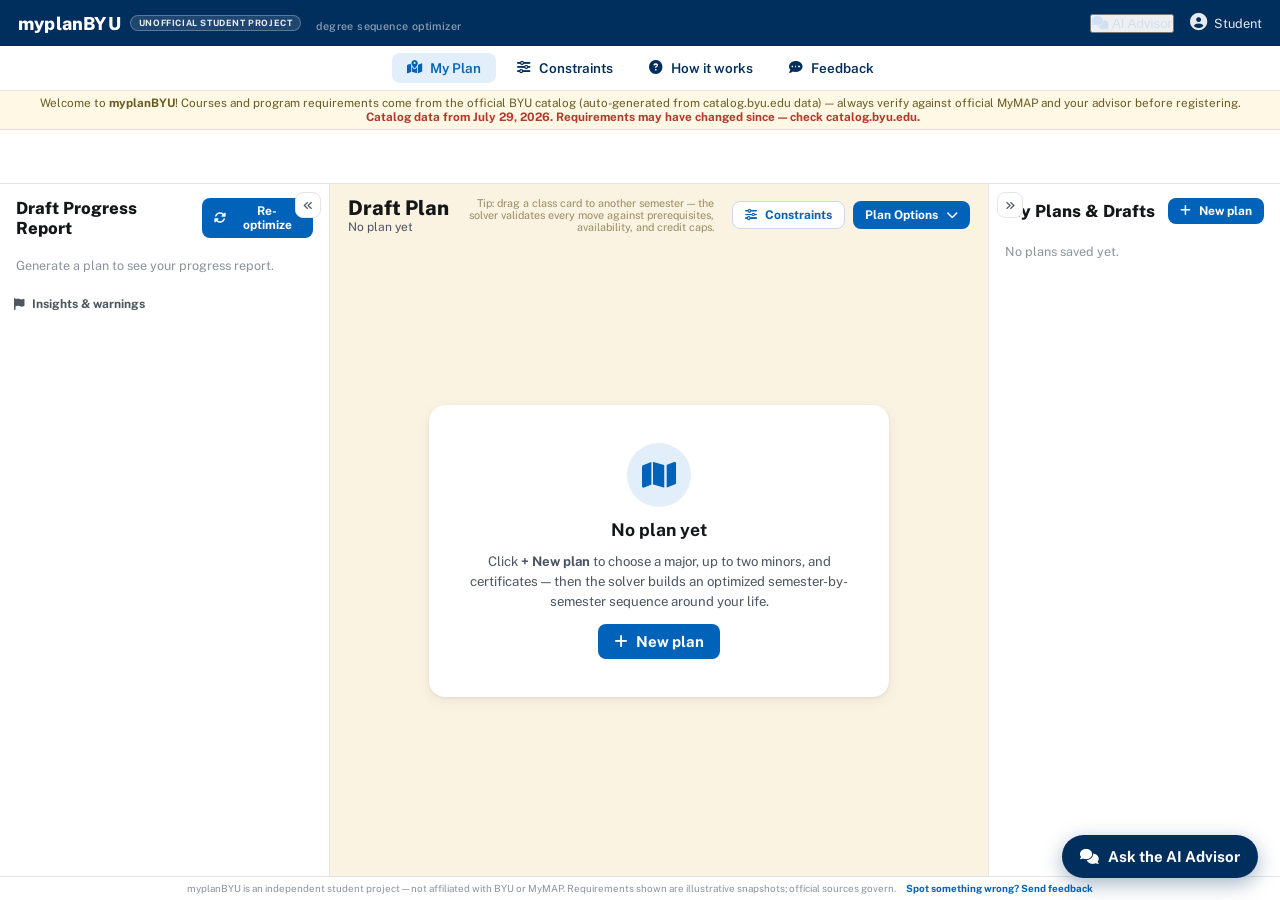
==== index.html @ 130a73d2 "sync site from working tree (2026-08-16 03:22)" ====
<!DOCTYPE html>
<html lang="en">
<head>
  <meta charset="UTF-8" />
  <meta name="viewport" content="width=device-width, initial-scale=1.0, viewport-fit=cover" />
  <title>myplanBYU — Degree Sequence Optimizer</title>
  <!-- The app is served from two places: myplan.jordanheaton.com (the URL we
       share) and jordanheaton.com/myplanBYU/ (kept alive so early testers'
       saved plans, which live in that origin's localStorage, keep working).
       One canonical so search engines don't index it twice. -->
  <link rel="canonical" href="https://myplan.jordanheaton.com/" />
  <!-- myplanBYU's own mark (the map-pin from its portfolio card), not the JH
       badge — this is a product in its own right. Relative paths: these live
       in myplanBYU/, beside this file. -->
  <link rel="icon" type="image/svg+xml" href="favicon.svg" />
  <link rel="alternate icon" href="favicon.ico" />
  <link rel="apple-touch-icon" href="apple-touch-icon.png" />
  <meta name="description" content="myplanBYU: a multi-objective degree-sequencing optimizer for BYU students. Pick a major, up to two minors, and certificates — a constraint solver builds the semester plan around your life." />
  <link rel="preconnect" href="https://fonts.googleapis.com" />
  <link rel="preconnect" href="https://fonts.gstatic.com" crossorigin />
  <link href="https://fonts.googleapis.com/css2?family=Public+Sans:wght@400;500;600;700;800&display=swap" rel="stylesheet" />
  <link rel="stylesheet" href="https://cdnjs.cloudflare.com/ajax/libs/font-awesome/6.4.0/css/all.min.css" />
  <link rel="stylesheet" href="css/styles.css?v=def662f1" />
</head>
<body>

  <!-- ================= TOP BAR ================= -->
  <header class="topbar">
    <!-- No standalone BYU wordmark: "BYU | app" is the university's own header
         pattern, and wearing it made the app read as official. The name still
         says what it's for; the chip says what it isn't. -->
    <div class="topbar-brand">
      <span class="app">myplanBYU</span>
      <span class="unofficial-chip" title="Built by a BYU student, not by BYU. Always verify against official MyMAP and your advisor.">unofficial student project</span>
      <span class="tagline">degree sequence optimizer</span>
    </div>
    <div class="topbar-right">
      <button class="topbar-link" id="topbarChatBtn" title="Ask the AI Advisor"><i class="fas fa-comments"></i> AI Advisor</button>
      <span class="topbar-user"><i class="fas fa-circle-user"></i> Student</span>
      <!-- phone-only utility icons: the nav tabs are hidden in app mode, so
           How-it-works and Feedback move up here (they forward to the tabs) -->
      <button class="topbar-icon m-only" id="topbarHowBtn" title="How it works"><i class="fas fa-circle-question"></i></button>
      <button class="topbar-icon m-only" id="topbarFbBtn" title="Send feedback"><i class="fas fa-comment-dots"></i></button>
    </div>
  </header>

  <!-- ================= NAV TABS ================= -->
  <nav class="tabs">
    <a href="#" class="tab active"><i class="fas fa-map-location-dot"></i> My Plan</a>
    <a href="#" class="tab" id="navPriorities"><i class="fas fa-sliders"></i> Constraints</a>
    <a href="#" class="tab" id="navHow"><i class="fas fa-circle-question"></i> How it works</a>
    <a href="#" class="tab" id="navFeedback"><i class="fas fa-comment-dots"></i> Feedback</a>
  </nav>

  <!-- ================= NOTICE ================= -->
  <div class="notice">
    Welcome to <b>myplanBYU</b>! Courses and program requirements come from the official BYU catalog
    (auto-generated from catalog.byu.edu data) — always verify against official MyMAP and your advisor before registering.
    <span id="dataStamp"></span>
  </div>

  <!-- ================= STUDENT BAND ================= -->
  <div class="student-band" id="studentBand"></div>

  <!-- ================= MAIN LAYOUT ================= -->
  <main class="layout">

    <!-- Progress report (left) -->
    <aside class="panel panel-left" id="panelLeft">
      <button class="panel-collapse" id="collapseLeft" title="Collapse / expand this panel">
        <i class="fas fa-angles-left"></i><span class="pc-label">Progress Report</span>
      </button>
      <div class="panel-head">
        <h2>Draft Progress Report</h2>
        <button class="btn primary sm" id="refreshBtn"><i class="fas fa-rotate"></i> Re-optimize</button>
      </div>
      <div class="panel-scroll">
        <div id="progressBody"></div>
        <div class="flag-sec">
          <h3><i class="fas fa-flag"></i> Insights &amp; warnings</h3>
          <div id="flagList"></div>
        </div>
        <div class="flag-sec" id="timelineSec" hidden>
          <h3><i class="fas fa-lightbulb"></i> Recommended &amp; opportunities</h3>
          <div id="timelineList"></div>
        </div>
      </div>
    </aside>

    <!-- Draft plan board (center) -->
    <section class="board-wrap">
      <div class="board-head">
        <div>
          <h1>Draft Plan</h1>
          <div class="board-sub"><span id="planTitleName"></span></div>
        </div>
        <div class="board-tip">Tip: drag a class card to another semester — the solver validates every move against prerequisites, availability, and credit caps.</div>
        <div class="board-actions">
          <button class="btn ghost sm" id="prioritiesBtn"><i class="fas fa-sliders"></i> Constraints</button>
          <button class="btn primary sm" id="planOptionsBtn">Plan Options <i class="fas fa-chevron-down"></i></button>
        </div>
      </div>
      <div class="board" id="board"></div>
    </section>

    <!-- Saved plans (right) -->
    <aside class="panel panel-right" id="panelRight">
      <button class="panel-collapse" id="collapseRight" title="Collapse / expand this panel">
        <i class="fas fa-angles-right"></i><span class="pc-label">My Plans &amp; Drafts</span>
      </button>
      <div class="panel-head">
        <h2>My Plans &amp; Drafts</h2>
        <button class="btn primary sm" id="newPlanBtn"><i class="fas fa-plus"></i> New plan</button>
      </div>
      <div class="panel-scroll" id="plansList"></div>
    </aside>
  </main>

  <footer class="foot">
    myplanBYU is an independent student project — not affiliated with BYU or MyMAP.
    Requirements shown are illustrative snapshots; official sources govern.
    <a href="#" id="footFeedback">Spot something wrong? Send feedback</a>
  </footer>

  <!-- ================= WIZARD MODAL ================= -->
  <div class="modal" id="wizardModal">
    <div class="modal-box wide">
      <div class="modal-head">
        <h2><i class="fas fa-wand-magic-sparkles"></i> New plan</h2>
        <button class="modal-x" data-close="#wizardModal">&times;</button>
      </div>
      <div class="wiz-steps" id="wizSteps"></div>
      <div class="modal-body" id="wizBody"></div>
      <div class="modal-foot">
        <button class="btn ghost" id="wizBack"><i class="fas fa-arrow-left"></i> Back</button>
        <button class="btn primary" id="wizNext">Next <i class="fas fa-arrow-right"></i></button>
      </div>
    </div>
  </div>

  <!-- ================= COURSE MODAL ================= -->
  <div class="modal" id="courseModal">
    <div class="modal-box">
      <div class="modal-head">
        <h2><i class="fas fa-book-open"></i> Class details</h2>
        <button class="modal-x" data-close="#courseModal">&times;</button>
      </div>
      <div class="modal-body" id="modalBody"></div>
    </div>
  </div>

  <!-- ================= PRIORITIES MODAL ================= -->
  <div class="modal" id="whatifModal">
    <div class="modal-box wide">
      <div class="modal-head">
        <h3><i class="fas fa-code-compare"></i> What if…</h3>
        <button class="modal-x" data-close="#whatifModal">&times;</button>
      </div>
      <div class="modal-body" id="whatifBody"></div>
    </div>
  </div>

  <!-- ================= FEEDBACK MODAL ================= -->
  <div class="modal" id="feedbackModal">
    <div class="modal-box">
      <div class="modal-head">
        <h2><i class="fas fa-comment-dots"></i> Send feedback</h2>
        <button class="modal-x" data-close="#feedbackModal">&times;</button>
      </div>
      <div class="modal-body" id="feedbackBody"></div>
      <div class="modal-foot">
        <button class="btn ghost" id="fbCopy"><i class="fas fa-copy"></i> Copy instead</button>
        <button class="btn primary" id="fbSend"><i class="fas fa-paper-plane"></i> Send feedback</button>
      </div>
    </div>
  </div>

  <div class="modal" id="prioModal">
    <div class="modal-box">
      <div class="modal-head">
        <h2><i class="fas fa-sliders"></i> Plan constraints</h2>
        <button class="modal-x" data-close="#prioModal">&times;</button>
      </div>
      <div class="modal-body" id="prioBody"></div>
      <div class="modal-foot">
        <button class="btn ghost" data-close="#prioModal">Cancel</button>
        <button class="btn primary" id="prioApply"><i class="fas fa-wand-magic-sparkles"></i> Apply &amp; re-optimize</button>
      </div>
    </div>
  </div>

  <!-- ================= HOW IT WORKS MODAL ================= -->
  <div class="modal" id="howModal">
    <div class="modal-box wide">
      <div class="modal-head">
        <h2><i class="fas fa-circle-question"></i> How myplanBYU works</h2>
        <button class="modal-x" data-close="#howModal">&times;</button>
      </div>
      <div class="modal-body how">
        <p><b>myplanBYU</b> treats your degree as a <i>constrained set-cover and sequencing problem</i>.
        Unlike a static checklist, it generates an optimized multi-semester sequence around your actual life.</p>

        <h4>1 · It starts from BYU's own documents</h4>
        <p>161 of the 175 majors have an official <b>MAP sheet</b> — the advisement center's printed
        semester-by-semester plan. Where one exists, <b>the sheet IS the draft</b>: its courses are locked to
        their printed semesters and everything else (your completed classes, minors, certificates, GE)
        adapts around that skeleton. Where the sheet and the course catalog disagree — a class listed
        “Winter-only” that the sheet puts in Fall — <b>the sheet wins</b>, because it's the more current
        document. Department flowcharts supply cohort envelopes (e.g. the IS Junior Core) that move as
        single blocks. Completed courses vacate their slots and the remaining sheet years pull forward.</p>

        <h4>2 · Requirement buckets, not hardcoded lists</h4>
        <p>Every program (major, minor, certificate, University Core) is a set of <b>buckets</b> — “3 credits
        tagged <code>GE-Arts</code>”, “all of the IS Junior Core”, “6 credits of technique courses”. Courses carry
        <b>tags</b> and can fill multiple buckets at once (double-counting), up to a credit cap you control.
        All 300+ catalog programs (175 majors, 117 minors, 22 certificates) are plannable today, drawing on
        7,100+ live catalog courses.</p>

        <h4>3 · Hard constraints (never violated)</h4>
        <ul>
          <li>Prerequisite chains, co-requisites, &amp; repeatable-course sequencing</li>
          <li>Season availability (Fall-only, Winter-only, Spring-only offerings)</li>
          <li>Per-term credit caps, and a hard ≥12-credit full-time floor on every semester</li>
          <li>Cohort blocks — e.g. the IS Junior Core moves as one Fall block, then one Winter block</li>
          <li>Admission gates — limited-enrollment majors hold professional courses until the admit year</li>
          <li>Your pins — “IS 303 in Winter 2027” stays exactly there</li>
        </ul>

        <h4>4 · A fixed policy, optimized hard</h4>
        <p>The solver seeds the schedule along the critical path, then runs a few thousand rounds of
        hill-climbing — random legal moves kept only if the plan improves — plus deterministic cleanup
        passes that compact surplus semesters, close mid-plan gaps, and fold stray tail courses back into
        earlier terms. The policy it optimizes toward is fixed and deliberately boring: <b>14–16 credits</b>
        per Fall/Winter (17 only when it saves a whole semester), an <b>8–10 semester</b> shape, religion
        paced ~2 credits per semester, no stacking 3+ historically hard classes, and graduation at
        <b>120 credits</b> without invented filler. The <b>Constraints</b> panel changes the levers that are
        genuinely yours: credit caps, Spring/Summer terms, the double-count cap, scholarship rules.</p>

        <h4>5 · Honest flags</h4>
        <p>Plans aren't just feasible — they're annotated: single-season courses you can't afford to miss,
        finals-week collision risk when hard classes stack, scholarship/full-time warnings, credit
        shortfalls against the 120 requirement, application deadlines for limited-enrollment majors, and —
        when a required course genuinely cannot fit — an honest “unscheduled” flag with the dial that fixes
        it (usually one click to add a Spring term) instead of a silently broken plan.</p>

        <h4>6 · The AI Advisor</h4>
        <p>The chat panel answers questions grounded in live BYU data — course details, program requirements,
        deadlines, scholarships, clubs — and can read your current draft plan (with your permission) so it
        discusses <i>your</i> schedule, not hypotheticals. It's the one part that runs on a server; it's
        rate-limited, and everything else on this page works without it.</p>

        <h4>Under the hood</h4>
        <p>The planner is 100% client-side JavaScript — your plan solves on your own device in about half a
        second, and the same inputs always produce the same plan. The repo includes an
        <code>OR-Tools CP-SAT</code> reference architecture (<code>docs/solver_reference.py</code>) for a future
        server-side V2 with section-level time conflicts.</p>
      </div>
    </div>
  </div>

  <!-- ============ BOTTOM APP BAR (phones only — see mobile.js) ============ -->
  <nav class="mnav" id="mnav" aria-label="App sections">
    <button data-view="plan" class="on"><i class="fas fa-map-location-dot"></i><span>Plan</span></button>
    <button data-view="progress"><i class="fas fa-chart-simple"></i><span>Progress</span></button>
    <button data-view="plans"><i class="fas fa-folder-open"></i><span>My Plans</span></button>
    <button data-view="advisor" id="mnavAdvisor"><i class="fas fa-comments"></i><span>Advisor</span></button>
  </nav>

  <div id="toasts"></div>

  <!-- ================= AI ADVISOR CHAT ================= -->
  <button class="chat-fab" id="chatFab" title="Ask the AI Advisor">
    <i class="fas fa-comments"></i><span>Ask the AI Advisor</span>
  </button>

  <div class="chat-panel" id="chatPanel">
    <div class="chat-head">
      <div class="chat-title">
        <i class="fas fa-graduation-cap"></i>
        <div>
          <b>AI Advisor</b>
          <span class="chat-sub">grounded in live BYU data</span>
        </div>
      </div>
      <button class="chat-x" id="chatClose">&times;</button>
    </div>
    <div class="chat-msgs" id="chatMsgs"></div>
    <div class="chat-compose">
      <div class="chat-quick" id="chatQuick">
        <button data-q="Critique my current semester plan. Point out anything unrealistic about the pacing, sequencing, or course load, and what you'd change.">✦ Critique my plan</button>
        <button data-q="Does my current plan satisfy all of my program requirements? List anything I'm still missing.">Am I missing requirements?</button>
        <button data-q="What scholarships, clubs, or study abroad programs fit my majors and minors?">Opportunities for me</button>
      </div>
      <label class="chat-share"><input type="checkbox" id="chatSharePlan" checked>
        Share my current plan with the advisor</label>
      <div class="chat-quota" id="chatQuota" hidden></div>
      <div class="chat-inrow">
        <textarea id="chatInput" rows="1" placeholder="Ask about requirements, deadlines, scholarships, your plan..."></textarea>
        <button class="btn primary sm" id="chatSend"><i class="fas fa-paper-plane"></i></button>
      </div>
    </div>
  </div>

  <!-- AI Advisor backend — this assignment is LIVE. On the deployed site it
       points the chat panel, live sections, and the feedback form (chat.js +
       app.js) at the Cloudflare Worker behind advisor.jordanheaton.com
       (worker/README.md); every question it answers is real, billed,
       quota-metered spend. The hostname guard keeps local work off it: served
       from localhost or file:// nothing is set, chat.js falls back to
       http://127.0.0.1:5000/api (scraper/advisor_server.py), and the panel
       correctly reports itself offline until that server is started.
       See scraper/README_ADVISOR_DEPLOY.md. -->
  <script>
    if (location.hostname && !/^(localhost|127\.0\.0\.1|\[::1\])$/.test(location.hostname))
      window.MYPLAN_ADVISOR_API = "https://advisor.jordanheaton.com/api";
  </script>
  <script src="js/catalog_data.js?v=5b7460b2"></script>
  <script src="js/timeline_data.js?v=81928840"></script>
  <script src="js/schedule_data.js?v=584de28d"></script>
  <script src="js/data.js?v=948b48c0"></script>
  <script src="js/solver.js?v=b56e96c3"></script>
  <script src="js/app.js?v=f1e99c40"></script>
  <script src="js/chat.js?v=c465409b"></script>
  <script src="js/mobile.js?v=75ffb900"></script>
  <script>document.getElementById("topbarChatBtn").addEventListener("click", () => Chat.toggle(true));</script>
</body>
</html>
---- css/styles.css ----
/* =========================================================================
   myplanBYU — MyMAP-inspired styling
   BYU navy #002E5D · royal #0062B8 · draft-board cream · white cards
   ========================================================================= */
:root {
  --navy: #002e5d;
  --royal: #0062b8;
  --royal-soft: #e3eefb;
  --cream: #faf3e2;
  --cream-deep: #f5ead0;
  --ink: #141618;
  --ink-2: #4c5560;
  --ink-3: #8b939c;
  --line: #e4e6e9;
  --white: #ffffff;
  --bg: #f4f5f7;
  --green: #cdeeda; --green-ink: #1a7f4b;
  --amber: #fdeec8; --amber-ink: #9a6b0c;
  --red: #fde1dc;   --red-ink: #b3382c;
  --c-maj: #5b4ec9;
  --c-ge:  #e8760c;
  --c-rel: #c0492c;
  --c-min: #b52d8c;
  --c-crt: #0e7c86;
  --c-el:  #7a8b77;
  --shadow: 0 1px 3px rgba(16, 24, 40, .08), 0 4px 14px rgba(16, 24, 40, .06);
  --radius: 12px;
  font-size: 15px;
}
* { box-sizing: border-box; margin: 0; padding: 0; }
html, body { height: 100%; }
body {
  font-family: "Public Sans", system-ui, -apple-system, "Segoe UI", sans-serif;
  background: var(--bg);
  color: var(--ink);
  display: flex; flex-direction: column;
  overflow: hidden;
}

/* ------------------------------- top bar ------------------------------ */
.topbar {
  background: var(--navy); color: #fff;
  display: flex; align-items: center; justify-content: space-between;
  padding: 0 18px; height: 46px; flex: 0 0 auto;
}
.topbar-brand { display: flex; align-items: baseline; gap: 9px; font-weight: 800; }
/* the app name is the ONLY mark up here -- see index.html: the old
   "BYU | myplanBYU" lockup wore the university's own header pattern */
.topbar-brand .app { font-size: 1.2rem; font-weight: 800; letter-spacing: .2px; }
/* the disclaimer sits where the wordmark used to: first thing the top-left
   says. Words, not just styling, so it survives screenshots and squinting. */
.unofficial-chip { font-size: .58rem; font-weight: 700; text-transform: uppercase;
  letter-spacing: .6px; padding: 2px 8px; border-radius: 999px; align-self: center;
  background: rgba(255,255,255,.13); border: 1px solid rgba(255,255,255,.3);
  color: #fff; opacity: .92; white-space: nowrap; }
.topbar-brand .tagline { font-size: .72rem; font-weight: 500; opacity: .55; margin-left: 6px; letter-spacing: .4px; }
.topbar-right { display: flex; align-items: center; gap: 16px; font-size: .85rem; }
.topbar-link { color: #cfe0f3; text-decoration: none; }
.topbar-link:hover { color: #fff; }
.topbar-user { display: flex; align-items: center; gap: 7px; opacity: .9; }
.topbar-user i { font-size: 1.15rem; }

/* -------------------------------- tabs -------------------------------- */
.tabs {
  background: var(--white); border-bottom: 1px solid var(--line);
  display: flex; justify-content: center; gap: 6px; padding: 7px 10px; flex: 0 0 auto;
}
.tab {
  display: flex; align-items: center; gap: 8px;
  color: var(--navy); text-decoration: none; font-weight: 600; font-size: .9rem;
  padding: 7px 15px; border-radius: 8px;
}
.tab:hover { background: #f0f4f9; }
.tab.active { background: var(--royal-soft); color: var(--royal); }

/* ------------------------------- notice ------------------------------- */
.notice {
  background: #fff8e4; border-bottom: 1px solid #f0e3bb;
  text-align: center; font-size: .78rem; color: #6a5a24; padding: 5px 14px; flex: 0 0 auto;
}

/* ---------------------------- student band ---------------------------- */
.student-band {
  background: var(--white); border-bottom: 1px solid var(--line);
  display: flex; align-items: center; gap: 28px; padding: 8px 20px; flex: 0 0 auto;
  min-height: 54px;
}
.sb-name .sb-link { color: var(--royal); font-weight: 800; font-size: 1.02rem; }
.sb-name .sb-sub { font-size: .74rem; color: var(--ink-3); margin-top: 1px; }
.sb-chips { display: flex; gap: 22px; flex-wrap: wrap; }
.sb-chip { display: flex; flex-direction: column; gap: 3px; }
.sb-lbl { font-size: .66rem; color: var(--ink-2); font-weight: 600; }
.pill {
  display: inline-block; font-size: .72rem; font-weight: 700;
  padding: 2px 10px; border-radius: 6px; width: fit-content;
}
.pill.green { background: var(--green); color: var(--green-ink); }
.pill.amber { background: var(--amber); color: var(--amber-ink); }
.pill.blue  { background: var(--royal-soft); color: var(--royal); }
.pill.navy  { background: var(--navy); color: #fff; }
.pill.sm { font-size: .66rem; padding: 1px 8px; }

/* ------------------------------- layout ------------------------------- */
.layout { flex: 1 1 auto; display: flex; min-height: 0; }
.panel { background: var(--white); display: flex; flex-direction: column; min-height: 0; }
.panel-left  { flex: 0 0 330px; border-right: 1px solid var(--line); }
.panel-right { flex: 0 0 292px; border-left: 1px solid var(--line); }
.panel-head {
  display: flex; align-items: center; justify-content: space-between; gap: 8px;
  padding: 14px 16px 10px; flex: 0 0 auto;
}
.panel-head h2 { font-size: 1.12rem; font-weight: 800; color: var(--ink); }
.panel-scroll { overflow-y: auto; padding: 0 14px 20px; flex: 1 1 auto; }

/* ------------------------------ buttons ------------------------------- */
.btn {
  border: none; cursor: pointer; font: inherit; font-weight: 700;
  border-radius: 8px; padding: 9px 16px; display: inline-flex; align-items: center; gap: 8px;
  transition: filter .15s, background .15s;
}
.btn.primary { background: var(--royal); color: #fff; }
.btn.primary:hover { filter: brightness(1.08); }
.btn.ghost { background: var(--white); color: var(--royal); border: 1px solid #c9d8ea; }
.btn.ghost:hover { background: var(--royal-soft); }
.btn.sm { padding: 6px 12px; font-size: .8rem; }

/* ------------------------------ board --------------------------------- */
.board-wrap {
  flex: 1 1 auto; min-width: 0; display: flex; flex-direction: column;
  background: var(--cream);
}
.board-head {
  display: flex; align-items: center; gap: 18px; padding: 12px 18px 6px; flex: 0 0 auto;
}
.board-head h1 { font-size: 1.35rem; font-weight: 800; }
.board-sub { font-size: .8rem; color: var(--ink-2); display: flex; align-items: center; gap: 6px; }
.board-tip { flex: 1; text-align: right; font-size: .72rem; color: #9a8b62; }
.board-actions { display: flex; gap: 8px; }
.board {
  flex: 1 1 auto; overflow-x: auto; overflow-y: auto;
  display: flex; align-items: flex-start; gap: 14px; padding: 10px 18px 24px;
}
.board-empty {
  margin: auto; text-align: center; max-width: 460px; background: var(--white);
  border-radius: 16px; padding: 38px 34px; box-shadow: var(--shadow);
  display: flex; flex-direction: column; gap: 12px; align-items: center;
}
.board-empty .be-icon { font-size: 2rem; color: var(--royal); background: var(--royal-soft); width: 64px; height: 64px; border-radius: 50%; display: grid; place-items: center; }
.board-empty p { color: var(--ink-2); font-size: .88rem; line-height: 1.5; }

.col {
  flex: 0 0 292px; background: var(--white); border-radius: var(--radius);
  box-shadow: var(--shadow); padding: 10px 10px 12px;
}
.col-empty { opacity: .75; }
.col-problem { background: #fdf0ee; border: 1px solid #f3c8c1; }
.col-head {
  display: flex; align-items: center; gap: 8px; padding: 4px 6px 10px;
}
.col-season { font-size: 1rem; }
.col-title { font-weight: 800; font-size: .95rem; }
.col-credits { margin-left: auto; font-size: .74rem; color: var(--ink-3); font-weight: 600; }
.col-body { display: flex; flex-direction: column; gap: 8px; min-height: 46px; border-radius: 8px; }
.col-body.over { outline: 2px dashed var(--royal); outline-offset: 3px; background: var(--royal-soft); }
.col-hint { font-size: .72rem; color: var(--ink-3); text-align: center; padding: 12px 4px; }

/* -------------------------------- cards ------------------------------- */
.card {
  display: flex; align-items: stretch; gap: 9px;
  background: var(--white); border: 1px solid var(--line); border-radius: 10px;
  padding: 8px 9px; cursor: grab; user-select: none;
  transition: box-shadow .12s, transform .12s;
}
.card:hover { box-shadow: var(--shadow); transform: translateY(-1px); }
.card.dragging { opacity: .45; }
.badge {
  flex: 0 0 34px; border-radius: 7px; color: #fff; font-weight: 800; font-size: .66rem;
  display: grid; place-items: center; padding: 4px 0; align-self: stretch; min-height: 34px;
}
.badge.lg { flex-basis: 44px; font-size: .8rem; min-height: 44px; }
.b-maj { background: var(--c-maj); } .b-ge { background: var(--c-ge); }
.b-rel { background: var(--c-rel); } .b-min { background: var(--c-min); }
.b-crt { background: var(--c-crt); } .b-el { background: var(--c-el); }
.card-main { flex: 1 1 auto; min-width: 0; display: flex; flex-direction: column; gap: 1px; justify-content: center; }
.card-code { font-weight: 800; font-size: .82rem; }
.card-rep { font-weight: 600; font-size: .68rem; color: var(--ink-3); margin-left: 5px; }
.card-name { font-size: .72rem; color: var(--ink-2); line-height: 1.25; }
.card-side { display: flex; flex-direction: column; align-items: flex-end; justify-content: space-between; }
.card-cr { font-size: .78rem; font-weight: 700; color: var(--ink-2); }
.card-dots { display: flex; gap: 4px; align-items: center; }
.dot { width: 9px; height: 9px; border-radius: 50%; display: inline-block; }
.dot-warn { background: #e2574c; box-shadow: 0 0 0 2px #fbdedb; }
.dot-info { background: #e8a13c; box-shadow: 0 0 0 2px #fdeec8; }
.dot-pin { font-size: .62rem; color: var(--royal); }

/* --------------------------- progress report -------------------------- */
.pr-summary { padding: 6px 2px 14px; }
.pr-pct { font-size: 1rem; }
.pr-pct b { font-size: 1.5rem; }
.pr-bar { display: flex; height: 9px; border-radius: 6px; overflow: hidden; background: #ece9fb; margin: 8px 0 8px; }
.pr-bar-done { background: #7c6fdb; }
.pr-bar-plan { background: repeating-linear-gradient(45deg, #cdc6f2 0 6px, #e4e0f8 6px 12px); }
.pr-legend { display: flex; gap: 14px; font-size: .72rem; color: var(--ink-2); }
.pr-legend b { color: var(--ink); }
.pr-empty { color: var(--ink-3); font-size: .84rem; padding: 10px 2px; }

.pr-prog { border: 1px solid var(--line); border-radius: 10px; margin-bottom: 10px; background: var(--white); }
.pr-prog-head { display: flex; align-items: center; gap: 9px; padding: 10px; cursor: pointer; }
.pr-prog-head .badge { flex-basis: 30px; min-height: 30px; }
.pr-prog-name { flex: 1; min-width: 0; }
.pr-prog-name b { font-size: .84rem; display: block; }
.pr-prog-name span { font-size: .68rem; color: var(--ink-3); }
.pr-prog-pct { font-weight: 800; font-size: .82rem; color: var(--c-maj); }
.chev { color: var(--ink-3); font-size: .7rem; transition: transform .15s; }
.pr-prog.open > .pr-prog-head .chev { transform: rotate(180deg); }
.pr-prog-body { display: none; padding: 0 10px 10px; }
.pr-prog.open > .pr-prog-body { display: block; }

.pr-req { border-top: 1px solid var(--line); }
.pr-req-head { display: flex; align-items: center; gap: 8px; padding: 8px 0; cursor: pointer; }
.pr-req-n {
  flex: 0 0 20px; height: 20px; border-radius: 50%; background: #eef0f3; color: var(--ink-2);
  font-size: .66rem; font-weight: 800; display: grid; place-items: center;
}
.pr-req-name { flex: 1 1 46%; min-width: 0; }
.pr-req-name b { font-size: .74rem; display: block; }
.pr-req-name span { font-size: .64rem; color: var(--ink-3); }
.pr-req-bar { flex: 1 1 34%; height: 7px; border-radius: 5px; background: #eef0f3; overflow: hidden; display: flex; }
.pr-req-bar .done { background: #7c6fdb; }
.pr-req-bar .plan { background: repeating-linear-gradient(45deg, #cdc6f2 0 5px, #e4e0f8 5px 10px); }
.pr-req.open .chev { transform: rotate(180deg); }
.pr-req-body { display: none; padding: 2px 0 8px 28px; }
.pr-req.open .pr-req-body { display: block; }
.pr-note { font-size: .68rem; color: var(--ink-2); font-style: italic; margin-bottom: 5px; }
.pr-prog-notes {
  background: var(--royal-soft); border-radius: 8px; padding: 8px 10px; margin: 4px 0 8px;
}
.pr-notes-head { font-size: .68rem; font-weight: 800; color: var(--royal); margin-bottom: 4px; }
.pr-prog-notes .pr-note { margin-bottom: 4px; }
.pr-prog-notes .pr-note:last-child { margin-bottom: 0; }
.pr-row { display: flex; gap: 7px; align-items: baseline; font-size: .72rem; padding: 2px 0; }
.pr-row-status { font-weight: 800; }
.pr-row-status.done { color: var(--green-ink); }
.pr-row-status.planned { color: #7c6fdb; }
.pr-row-code { font-weight: 700; white-space: nowrap; }
.pr-row-name { color: var(--ink-2); overflow: hidden; text-overflow: ellipsis; white-space: nowrap; }

/* -------------------------------- flags ------------------------------- */
.flag-sec h3 { font-size: .8rem; color: var(--ink-2); margin: 14px 0 8px; display: flex; gap: 7px; align-items: center; }
.flag {
  display: flex; gap: 8px; align-items: flex-start; font-size: .74rem; line-height: 1.4;
  border-radius: 8px; padding: 7px 9px; margin-bottom: 6px;
}
.flag i { margin-top: 2px; flex: 0 0 auto; }
.flag-error { background: var(--red); color: #7c241b; }
.flag-warn { background: var(--amber); color: #74551a; }
.flag-info, .flag-note { background: #eaf2fb; color: #2a4d74; }

/* ------------------------------ plan cards ---------------------------- */
.plan-card {
  position: relative; border: 1px solid var(--line); border-radius: 12px;
  padding: 12px 12px 10px; margin-bottom: 12px; cursor: pointer; background: var(--white);
  transition: box-shadow .12s;
}
.plan-card:hover { box-shadow: var(--shadow); }
.plan-card.viewing { border: 2px solid var(--royal); }
.viewing-tag {
  position: absolute; top: -9px; left: 50%; transform: translateX(-50%);
  background: var(--royal); color: #fff; font-size: .62rem; font-weight: 800;
  border-radius: 20px; padding: 2px 11px; white-space: nowrap;
}
.plan-card-top { display: flex; align-items: center; gap: 7px; }
.plan-card-name { font-size: .88rem; flex: 1; min-width: 0; }
.plan-menu-btn { border: 1px solid var(--line); background: var(--white); border-radius: 6px; padding: 3px 7px; cursor: pointer; color: var(--ink-2); font-size: .72rem; }
.plan-card-meta { font-size: .74rem; font-weight: 700; margin-top: 6px; }
.plan-card-seasons { display: flex; gap: 9px; font-size: .64rem; color: var(--ink-2); margin-top: 4px; flex-wrap: wrap; }
.plan-card-progs { margin-top: 7px; display: flex; flex-direction: column; gap: 3px; font-size: .7rem; color: var(--ink-2); }
.dotc { width: 8px; height: 8px; border-radius: 50%; display: inline-block; margin-right: 6px; }
.dotc.maj { background: var(--c-maj); } .dotc.min { background: var(--c-min); } .dotc.crt { background: var(--c-crt); }
.plan-card-edited { font-size: .64rem; color: var(--ink-3); margin-top: 7px; }

/* ------------------------------ ctx menu ------------------------------ */
.ctx-menu {
  position: fixed; z-index: 90; background: var(--white); border: 1px solid var(--line);
  border-radius: 10px; box-shadow: 0 8px 28px rgba(16, 24, 40, .16); padding: 5px; min-width: 176px;
}
.ctx-menu button {
  display: flex; gap: 9px; align-items: center; width: 100%; text-align: left;
  border: none; background: none; font: inherit; font-size: .8rem; font-weight: 600;
  padding: 8px 10px; border-radius: 7px; cursor: pointer; color: var(--ink);
}
.ctx-menu button:hover { background: #f0f4f9; }
.ctx-menu button.danger { color: var(--red-ink); }
/* present but inert — "Restore removed" with nothing removed. Kept visible so
   the course modal's pointer to it is never a dead reference. */
.ctx-menu button.ctx-dim { color: var(--ink-3); }
.ctx-menu i { width: 15px; color: var(--ink-3); }
.ctx-menu button.danger i { color: var(--red-ink); }

/* ------------------------------- modals ------------------------------- */
.modal {
  position: fixed; inset: 0; z-index: 100; display: none;
  background: rgba(0, 30, 61, .5); align-items: center; justify-content: center; padding: 20px;
}
.modal.open { display: flex; }
.modal-box {
  background: var(--white); border-radius: 14px; width: 620px; max-width: 96vw;
  max-height: 92vh; display: flex; flex-direction: column; overflow: hidden;
  animation: pop .18s ease;
}
.modal-box.wide { width: 860px; }
@keyframes pop { from { transform: scale(.96); opacity: 0; } to { transform: scale(1); opacity: 1; } }
.modal-head {
  display: flex; align-items: center; justify-content: space-between;
  padding: 15px 20px 12px; border-bottom: 1px solid var(--line);
}
.modal-head h2 { font-size: 1.05rem; display: flex; gap: 10px; align-items: center; }
.modal-head h2 i { color: var(--royal); }
.modal-x { border: none; background: none; font-size: 1.5rem; line-height: 1; cursor: pointer; color: var(--ink-3); }
.modal-body { padding: 16px 20px; overflow-y: auto; }
.modal-foot {
  display: flex; justify-content: space-between; gap: 10px;
  padding: 12px 20px; border-top: 1px solid var(--line);
}

/* wizard */
.wiz-steps { display: flex; gap: 6px; padding: 12px 20px 0; flex-wrap: wrap; }
.wstep { font-size: .72rem; font-weight: 700; color: var(--ink-3); background: #f0f2f5; border-radius: 16px; padding: 4px 12px; }
.wstep.on { background: var(--royal); color: #fff; }
.wstep.done { background: var(--royal-soft); color: var(--royal); }
.wiz-intro { font-size: .82rem; color: var(--ink-2); margin-bottom: 12px; line-height: 1.45; }
.wiz-lbl { display: block; font-size: .78rem; font-weight: 800; margin: 14px 0 6px; }
.wiz-sub { font-weight: 500; color: var(--ink-3); }
.wiz-row { display: flex; gap: 8px; align-items: center; }
.wiz-hint { font-size: .76rem; color: var(--ink-2); background: var(--royal-soft); border-radius: 8px; padding: 8px 11px; margin-top: 12px; }
.wiz-hint i { color: var(--royal); margin-right: 5px; }
select, input[type="text"], input[type="number"] {
  font: inherit; font-size: .84rem; padding: 8px 10px; border: 1px solid #cfd5db; border-radius: 8px;
  background: var(--white); color: var(--ink);
}
input[type="range"] { width: 100%; accent-color: var(--royal); }

.chip-row { display: flex; flex-wrap: wrap; gap: 6px; margin-top: 4px; }
.chip {
  font-size: .72rem; font-weight: 700; background: #f0f2f5; color: var(--ink-2);
  border: 1px solid transparent; border-radius: 16px; padding: 4px 11px; display: inline-flex; align-items: center; gap: 5px;
}
button.chip { cursor: pointer; font: inherit; font-size: .72rem; font-weight: 700; }
.chip.on { background: var(--royal-soft); color: var(--royal); border-color: #bcd6ef; }
.chip.soft { background: #f4f1fd; color: var(--c-maj); }

/* searchable select */
.ss-chosen { display: flex; flex-wrap: wrap; gap: 6px; margin-bottom: 6px; }
.ss-none { font-size: .74rem; color: var(--ink-3); }
.ss-x { border: none; background: none; cursor: pointer; font-weight: 800; color: inherit; margin-left: 3px; }
.ss-input { width: 100%; }
.ss-list {
  border: 1px solid var(--line); border-radius: 10px; margin-top: 4px; overflow: hidden;
  box-shadow: var(--shadow); max-height: 250px; overflow-y: auto;
}
.ss-item {
  display: block; width: 100%; text-align: left; background: var(--white); border: none;
  border-bottom: 1px solid #f0f2f5; padding: 8px 12px; cursor: pointer; font: inherit;
}
.ss-item:hover { background: var(--royal-soft); }
.ss-item b { display: block; font-size: .8rem; }
.ss-item span { font-size: .68rem; color: var(--ink-3); }
.ss-empty { padding: 10px 12px; font-size: .76rem; color: var(--ink-3); }
/* browse-all directory (tester request): search input + browse button share a
   row; college group headers break up the full list */
.ss-inrow { display: flex; gap: 6px; align-items: center; }
.ss-inrow .ss-input { flex: 1; }
.ss-browse { white-space: nowrap; flex: 0 0 auto; }
.ss-group {
  position: sticky; top: 0; padding: 5px 12px; background: var(--bg, #f4f6fa);
  font-size: .66rem; font-weight: 700; letter-spacing: .06em; text-transform: uppercase;
  color: var(--ink-3); border-bottom: 1px solid var(--line);
}

/* dials + priorities */
.dial { margin-bottom: 14px; }
.dial-top { display: flex; justify-content: space-between; align-items: baseline; margin-bottom: 2px; }
.dial-top b { font-size: .84rem; }
.dial-val {
  font-weight: 800; color: var(--royal); background: var(--royal-soft);
  border-radius: 6px; padding: 1px 9px; font-size: .8rem;
}
.dial p { font-size: .7rem; color: var(--ink-3); margin-top: 2px; }
#prioBody h4, .how h4 { font-size: .86rem; margin: 14px 0 9px; color: var(--navy); }
.prio-grid { display: grid; grid-template-columns: 1fr 1fr; gap: 10px 16px; }
.prio-grid label { font-size: .74rem; font-weight: 700; color: var(--ink-2); display: flex; flex-direction: column; gap: 4px; }
.prio-grid label.chk { flex-direction: row; align-items: center; gap: 8px; }
/* the finish-target row spans both columns: its options name a term
   ("8 semesters — finish Winter 2030") and truncate in a half-width cell */
.prio-grid input[type="checkbox"] { width: 15px; height: 15px; accent-color: var(--royal); }

/* course modal */
.cm-head { display: flex; gap: 13px; align-items: center; margin-bottom: 14px; }
.cm-head h3 { font-size: 1.1rem; }
.cm-cr { font-size: .8rem; color: var(--ink-3); font-weight: 600; margin-left: 5px; }
.cm-name { font-size: .82rem; color: var(--ink-2); }
.cm-grid { display: grid; grid-template-columns: 1fr 1fr; gap: 9px; margin-bottom: 6px; }
.cm-cell { background: #f7f8fa; border-radius: 9px; padding: 8px 11px; }
.cm-cell label { display: block; font-size: .64rem; font-weight: 800; color: var(--ink-3); text-transform: uppercase; letter-spacing: .4px; margin-bottom: 3px; }
.cm-cell b { font-size: .8rem; }
.diff-meter { display: inline-block; width: 70px; height: 7px; background: #e8eaee; border-radius: 5px; overflow: hidden; vertical-align: middle; margin-right: 6px; }
.diff-meter span { display: block; height: 100%; background: #7c6fdb; }
.diff-meter span.hot { background: #e2574c; }
.cm-sec { margin-top: 11px; }
.cm-sec > label { display: block; font-size: .68rem; font-weight: 800; color: var(--ink-3); text-transform: uppercase; letter-spacing: .4px; margin-bottom: 6px; }
.cm-sec .chip { margin: 0 5px 5px 0; }
.cm-seclabel-src { font-weight: 600; color: var(--ink-3); text-transform: none; letter-spacing: 0; opacity: .7; }
.cm-pretext { font-size: .8rem; color: var(--ink-1); line-height: 1.4; margin: 0 0 6px; }
.cm-pretext.cm-none { color: var(--ink-3); font-style: italic; }
/* ---------------- timeline: deadlines & opportunities ------------------ */
/* per-term event chips on the board columns */
.col-event {
  display: flex; gap: 6px; align-items: center;
  font-size: .68rem; font-weight: 600; line-height: 1.25;
  border-radius: 7px; padding: 5px 8px; margin: 0 8px 6px;
  cursor: help;
}
.col-event i { font-size: .65rem; flex: 0 0 auto; }
.col-event.ev-admit { background: #fdeeee; color: #8c2f28; }
.col-event.ev-expandable { cursor: pointer; }
.col-event.ev-expandable:hover { filter: brightness(.97); }
.ev-caret { margin-left: auto; font-size: .6rem; transition: transform .15s; }
.col-event-detail {
  margin: -2px 8px 8px; padding: 8px 10px; border: 1px solid #ecc0bb;
  border-radius: 0 0 8px 8px; background: #fff7f6; font-size: .68rem; line-height: 1.45;
}
.col-event-detail p { margin: 0 0 6px; color: #6b2f28; }
.col-event-detail b { font-size: .64rem; text-transform: uppercase; letter-spacing: .04em; color: #8c2f28; }
.col-event-detail ul { margin: 4px 0 8px; padding-left: 16px; color: var(--ink-1); }
.col-event-detail li { margin-bottom: 2px; }
.col-event-detail .ev-prereqs { list-style: none; padding-left: 2px; }
.col-event-detail .ev-prereqs li { display: flex; gap: 6px; align-items: baseline; }
.col-event-detail .ev-prereqs i { font-size: .62rem; flex: 0 0 auto; color: var(--ink-3); }
.col-event-detail .ev-prereqs li.ev-done { color: #2c5d34; }
.col-event-detail .ev-prereqs li.ev-done i { color: #2c8a3e; }
.col-event-detail .ev-pointer { font-style: italic; color: var(--ink-2); margin: 2px 0 6px; }
.col-event-detail a { font-size: .7rem; font-weight: 600; }
.col-event.ev-money { background: #eef7ef; color: #2c5d34; }
.col-event.ev-abroad { background: #eaf2fb; color: #2a4d74; }
.col-event.ev-dates { background: #f4f0e6; color: #6b5a2a; }
/* left-panel chronological list */
.tl-item {
  display: flex; gap: 10px; align-items: flex-start;
  padding: 8px 2px; border-bottom: 1px solid var(--line);
  font-size: .76rem; line-height: 1.4;
}
.tl-item:last-child { border-bottom: 0; }
.tl-when {
  flex: 0 0 84px; font-size: .68rem; font-weight: 700; color: var(--ink-2);
  padding-top: 1px;
}
.tl-item.ev-admit .tl-when { color: #8c2f28; }
.tl-item.ev-money .tl-when { color: #2c5d34; }
.tl-item.ev-abroad .tl-when { color: #2a4d74; }
.tl-body b { font-size: .76rem; }
.tl-body p { margin: 2px 0 0; color: var(--ink-2); font-size: .72rem; }
.tl-body a { font-size: .7rem; font-weight: 600; }
/* recommended: rule-based plan advice */
.tl-recs { margin: 10px 0 4px; padding: 10px 10px 6px; border-radius: 10px; background: #fdf8ec; }
.tl-recs h4 { margin: 0 0 8px; font-size: .72rem; text-transform: uppercase; letter-spacing: .04em; color: #8a6d1d; }
.tl-rec { display: flex; gap: 9px; align-items: flex-start; margin-bottom: 9px; font-size: .74rem; line-height: 1.4; }
.tl-rec i { color: #b98f1e; margin-top: 2px; flex: 0 0 auto; }
.tl-rec b { font-weight: 600; }
.tl-rec p { margin: 2px 0 0; color: var(--ink-2); font-size: .7rem; }
/* collapsible scholarship / study-abroad sections */
.tl-acc { margin-top: 8px; border: 1px solid var(--line); border-radius: 10px; padding: 0 10px; background: var(--white); }
.tl-acc summary {
  cursor: pointer; list-style: none; display: flex; align-items: center; gap: 8px;
  font-size: .76rem; font-weight: 700; padding: 9px 0; user-select: none;
}
.tl-acc summary::-webkit-details-marker { display: none; }
.tl-acc summary::after { content: "\f078"; font-family: "Font Awesome 6 Free"; font-weight: 900; font-size: .6rem; margin-left: auto; color: var(--ink-3); transition: transform .15s; }
.tl-acc[open] summary::after { transform: rotate(180deg); }
.tl-acc[open] { padding-bottom: 6px; }
.tl-count { background: var(--line); border-radius: 999px; padding: 1px 8px; font-size: .66rem; font-weight: 700; color: var(--ink-2); }
.tl-acc-hint { margin: 0 0 6px; font-size: .68rem; color: var(--ink-3); font-style: italic; }
.tl-badge { font-size: .58rem; font-weight: 800; text-transform: uppercase; letter-spacing: .03em; background: #eef7ef; color: #2c5d34; border-radius: 5px; padding: 1px 5px; vertical-align: 1px; }
.tl-badge.nat { background: #eaf2fb; color: #2a4d74; }

.chat-action { display: block; margin-top: 8px; }

/* ------------------- collapsible side panels --------------------------- */
.panel { position: relative; }
.panel-collapse {
  position: absolute; top: 8px; z-index: 5;
  border: 1px solid var(--line); background: var(--white); color: var(--ink-2);
  border-radius: 8px; width: 26px; height: 26px; cursor: pointer;
  display: flex; align-items: center; justify-content: center; font-size: .68rem;
  transition: background .12s;
}
.panel-collapse:hover { background: #eef3f9; color: var(--ink-1); }
.panel-left .panel-collapse { right: 8px; }
.panel-right .panel-collapse { left: 8px; }
.panel-collapse .pc-label { display: none; }
.panel.collapsed { flex: 0 0 34px !important; min-width: 34px; max-width: 34px; overflow: hidden; }
.panel.collapsed .panel-head, .panel.collapsed .panel-scroll { display: none; }
.panel.collapsed .panel-collapse {
  position: static; width: 100%; height: 100%; border: none; border-radius: 0;
  flex-direction: column; gap: 10px; padding-top: 12px; justify-content: flex-start;
  background: var(--white);
}
.panel.collapsed .panel-collapse i { transform: rotate(180deg); }
.panel.collapsed .panel-collapse .pc-label {
  display: block; writing-mode: vertical-rl; font-size: .68rem; font-weight: 700;
  letter-spacing: .06em; text-transform: uppercase; color: var(--ink-3);
}

/* ---------------- transcript import (wizard) --------------------------- */
.ti-box { border: 1px solid var(--line); border-radius: 10px; padding: 10px; margin-bottom: 14px; background: var(--white); }
.ti-box textarea {
  width: 100%; border: 1px solid var(--line); border-radius: 8px; padding: 8px 10px;
  font: inherit; font-size: .74rem; resize: vertical; background: var(--bg, #fafbfc);
}
.ti-actions { display: flex; align-items: center; gap: 8px; margin-top: 8px; flex-wrap: wrap; }
.ti-file { cursor: pointer; }
.ti-status { font-size: .7rem; color: var(--ink-3); }
.ti-none { font-size: .74rem; color: var(--ink-3); font-style: italic; margin: 8px 0 0; }
.ti-group { margin-top: 10px; }
.ti-group h5 { font-size: .68rem; text-transform: uppercase; letter-spacing: .04em; color: var(--ink-3); margin: 0 0 5px; }
.ti-hint { font-size: .68rem; color: #8a6d1d; margin: 0 0 5px; }
.ti-row-item {
  display: flex; align-items: center; gap: 8px; font-size: .74rem;
  padding: 3px 2px; cursor: pointer; border-radius: 6px;
}
.ti-row-item:hover { background: #f4f7fa; }
.ti-row-item.off { opacity: .55; }
.ti-row-item b { white-space: nowrap; }
.ti-row-item span { color: var(--ink-2); flex: 1; overflow: hidden; text-overflow: ellipsis; white-space: nowrap; }
.ti-row-item i { font-style: normal; font-size: .66rem; color: var(--ink-3); white-space: nowrap; }
#tiResult .btn { margin-top: 10px; }

/* ---------------- prerequisite-chain visual (course modal) ------------- */
.cm-chain { display: flex; align-items: center; gap: 8px; flex-wrap: wrap; }
.cm-chain-col { display: flex; flex-direction: column; gap: 4px; min-width: 0; }
.cm-chn {
  display: inline-flex; flex-direction: column; border: 1px solid var(--line);
  border-radius: 8px; padding: 4px 9px; font-size: .7rem; line-height: 1.3; background: var(--white);
}
.cm-chn b { white-space: nowrap; }
.cm-chn i { font-style: normal; font-size: .62rem; color: var(--ink-3); }
.cm-chn.done { border-color: #bcd9c0; background: #eef7ef; }
.cm-chn.done i { color: #2c5d34; }
.cm-chn.miss { border-color: #ecc0bb; background: #fdeeee; }
.cm-chn.miss i { color: #8c2f28; }
.cm-chn.assume { border-color: #d8dfe6; background: #f4f7fa; }
.cm-chn.assume i { color: var(--ink-3); }
.cm-chain-this {
  font-weight: 800; font-size: .78rem; border: 2px solid var(--ink-1);
  border-radius: 9px; padding: 6px 12px; white-space: nowrap;
}
.cm-chain-arrow { color: var(--ink-3); }
.cm-chain-none { font-size: .68rem; color: var(--ink-3); font-style: italic; }

.chat-src-link { font-weight: 600; }

/* ---------------- what-if: plan comparison modal ----------------------- */
.wi-intro { font-size: .8rem; color: var(--ink-2); margin: 0 0 10px; }
.wi-modes { display: flex; flex-wrap: wrap; gap: 6px; margin-bottom: 10px; }
.wi-run { margin: 10px 0; }
.wi-solving { font-size: .8rem; color: var(--ink-2); padding: 14px 0; }
.wi-grid { display: grid; grid-template-columns: 1fr 1fr; gap: 10px; margin: 12px 0; }
.wi-card {
  border: 1px solid var(--line); border-radius: 10px; padding: 10px 12px;
  font-size: .78rem; line-height: 1.7; background: var(--white);
}
.wi-card h4 { margin: 0 0 4px; font-size: .68rem; text-transform: uppercase; letter-spacing: .04em; color: var(--ink-3); }
.wi-card.wi-alt { border-color: #9fc1e8; background: #f6faff; }
.wi-delta { font-size: .66rem; font-weight: 800; border-radius: 6px; padding: 1px 6px; margin-left: 4px; background: var(--line); }
.wi-delta.bad { background: #fdeeee; color: #8c2f28; }
.wi-delta.good { background: #eef7ef; color: #2c5d34; }
.wi-sec { margin: 10px 0; }
.wi-sec label { font-size: .68rem; font-weight: 800; text-transform: uppercase; letter-spacing: .04em; color: var(--ink-3); display: block; margin-bottom: 5px; }
.wi-sec p { font-size: .76rem; margin: 0; color: var(--ink-1); }
.wi-actions { display: flex; gap: 8px; margin-top: 14px; }
.wi-note { font-size: .68rem; color: var(--ink-3); margin: 8px 0 0; }

/* "Why it's here" — the solver's decision log for this course */
.cm-why {
  display: flex; gap: 8px; align-items: flex-start; font-size: .74rem; line-height: 1.4;
  border-radius: 8px; padding: 7px 9px; margin-bottom: 6px;
  background: #eef7ef; color: #2c5d34;
}
.cm-why i { margin-top: 2px; flex: 0 0 auto; }
.cm-chips { margin-top: 2px; }
.cm-move { display: flex; gap: 8px; margin-top: 16px; align-items: center; }
.cm-move select { flex: 1; }
.cm-blocknote { font-size: .76rem; color: var(--ink-2); background: #f4f1fd; border-radius: 8px; padding: 9px 12px; margin-top: 14px; }
.cm-blocknote i { color: var(--c-maj); margin-right: 6px; }
.cm-move { flex-wrap: wrap; }
.prio-policy { font-size: .8rem; color: var(--ink-2); background: var(--royal-soft, #eef4fb); border-radius: 8px; padding: 10px 12px; margin-bottom: 12px; line-height: 1.5; }
.prio-policy i { color: var(--royal); margin-right: 6px; }
.btn.ghost.cm-remove { color: var(--red-ink); border-color: #e6c9c9; margin-left: auto; }
.btn.ghost.cm-remove:hover { background: #fbeeee; }
.cm-removenote { font-size: .72rem; color: var(--ink-2); margin-top: 8px; line-height: 1.4; }
.cm-removenote i { margin-right: 5px; opacity: .7; }

/* how modal */
.how p, .how li { font-size: .84rem; line-height: 1.55; color: var(--ink-2); }
.how ul { margin: 6px 0 6px 20px; }
.how code { background: #f0f2f5; border-radius: 5px; padding: 1px 6px; font-size: .78rem; }
.how b { color: var(--ink); }

/* ------------------------------- toasts ------------------------------- */
#toasts { position: fixed; bottom: 18px; left: 50%; transform: translateX(-50%); z-index: 200; display: flex; flex-direction: column; gap: 8px; align-items: center; }
.toast {
  background: var(--navy); color: #fff; font-size: .8rem; font-weight: 600;
  border-radius: 10px; padding: 10px 18px; max-width: 520px; text-align: center;
  opacity: 0; transform: translateY(8px); transition: all .25s;
  box-shadow: 0 10px 30px rgba(0, 20, 40, .35);
}
.toast.show { opacity: 1; transform: translateY(0); }
.toast.ok { background: #12683c; }
.toast.err { background: #a33228; }

/* ------------------------------- footer ------------------------------- */
.foot {
  flex: 0 0 auto; text-align: center; font-size: .66rem; color: var(--ink-3);
  padding: 6px 14px; background: var(--white); border-top: 1px solid var(--line);
}
.foot a { color: var(--royal); font-weight: 700; text-decoration: none; margin-left: 8px; }
/* catalog age, in the notice bar so phones see it too */
#dataStamp { margin-left: 5px; opacity: .85; }
#dataStamp.data-stale { color: var(--red-ink); font-weight: 700; opacity: 1; }
.foot a:hover { text-decoration: underline; }

/* ------------------------------- feedback ----------------------------- */
.fb-intro { font-size: .8rem; color: var(--ink-2); line-height: 1.5; margin: 0; }
/* textarea and email inputs miss the shared `select, input[type=text]` rule,
   so they inherit the UA monospace default — restate the field styling here */
#feedbackBody input[type="text"], #feedbackBody input[type="email"],
#feedbackBody textarea, #feedbackBody select { width: 100%; }
#feedbackBody input[type="email"], #feedbackBody textarea {
  font: inherit; font-size: .84rem; padding: 8px 10px;
  border: 1px solid #cfd5db; border-radius: 8px;
  background: var(--white); color: var(--ink);
}
#feedbackBody textarea { resize: vertical; line-height: 1.45; }
#feedbackBody input[type="email"]:focus, #feedbackBody textarea:focus {
  outline: none; border-color: var(--royal); box-shadow: 0 0 0 3px var(--royal-soft);
}
.fb-snap { margin-top: 14px; align-items: flex-start; }
.fb-snap .wiz-sub { display: block; margin-top: 2px; }
.fb-note {
  font-size: .72rem; color: var(--ink-3); margin: 12px 0 0;
  background: var(--royal-soft); border-radius: 8px; padding: 8px 11px;
}
.fb-note i { color: var(--royal); margin-right: 5px; }

/* ------------------------------ responsive ---------------------------- */
@media (max-width: 1180px) {
  body { overflow: auto; }
  .layout { flex-direction: column; }
  .panel-left, .panel-right { flex: 0 0 auto; border: none; border-top: 1px solid var(--line); max-height: 480px; }
  .board-wrap { order: -1; min-height: 60vh; }
  .board-tip { display: none; }
}

/* -------------------------------- print ------------------------------- */
@media print {
  body { overflow: visible; }
  .topbar, .tabs, .notice, .panel-right, .board-actions, .foot, #toasts, .modal, .board-tip, .panel-head .btn { display: none !important; }
  .layout { flex-direction: column; }
  .board { flex-wrap: wrap; overflow: visible; }
  .board-wrap { background: #fff; }
  .col { break-inside: avoid; border: 1px solid #ddd; box-shadow: none; }
}

/* ---------------------------- AI advisor chat --------------------------- */
.chat-fab {
  position: fixed; right: 22px; bottom: 22px; z-index: 90;
  display: flex; align-items: center; gap: 9px;
  background: var(--navy); color: #fff; border: none; cursor: pointer;
  padding: 13px 18px; border-radius: 999px; font: inherit; font-weight: 700;
  box-shadow: 0 6px 20px rgba(0, 46, 93, .35);
  transition: transform .15s, background .15s;
}
.chat-fab:hover { background: var(--royal); transform: translateY(-2px); }
.chat-fab.hidden { display: none; }

.chat-panel {
  position: fixed; right: 22px; bottom: 22px; z-index: 95;
  width: 400px; max-width: calc(100vw - 44px);
  height: 560px; max-height: calc(100vh - 90px);
  display: none; flex-direction: column;
  background: var(--white); border: 1px solid var(--line);
  border-radius: 16px; overflow: hidden;
  box-shadow: 0 12px 40px rgba(16, 24, 40, .25);
}
.chat-panel.open { display: flex; }

.chat-head {
  display: flex; align-items: center; justify-content: space-between;
  background: var(--navy); color: #fff; padding: 12px 16px;
}
.chat-title { display: flex; align-items: center; gap: 10px; }
.chat-title i { font-size: 20px; }
.chat-title b { display: block; font-size: 15px; }
.chat-sub { display: block; font-size: 11.5px; opacity: .75; }
.chat-x {
  background: none; border: none; color: #fff; font-size: 22px;
  cursor: pointer; line-height: 1; padding: 2px 6px; border-radius: 6px;
}
.chat-x:hover { background: rgba(255, 255, 255, .15); }

.chat-msgs {
  flex: 1; overflow-y: auto; padding: 14px;
  display: flex; flex-direction: column; gap: 10px; background: var(--bg);
}
.chat-msg {
  max-width: 86%; padding: 10px 13px; border-radius: 14px;
  font-size: 13.5px; line-height: 1.5; word-wrap: break-word;
}
.chat-msg.user {
  align-self: flex-end; background: var(--royal); color: #fff;
  border-bottom-right-radius: 4px;
}
.chat-msg.bot {
  align-self: flex-start; background: var(--white); color: var(--ink);
  border: 1px solid var(--line); border-bottom-left-radius: 4px;
}
.chat-msg.err { border-color: var(--red-ink); background: var(--red); }
.chat-msg code {
  background: var(--royal-soft); padding: 1px 5px; border-radius: 5px;
  font-size: 12px;
}
.chat-li { display: block; padding-left: 6px; }
.chat-srcs {
  margin-top: 9px; padding-top: 8px; border-top: 1px dashed var(--line);
  font-size: 11px; color: var(--ink-3);
}
.chat-src-type {
  background: var(--royal-soft); color: var(--royal);
  border-radius: 999px; padding: 0 6px; font-size: 10px; font-weight: 700;
}

.chat-compose { border-top: 1px solid var(--line); padding: 9px 12px 12px; background: var(--white); }
.chat-share {
  display: flex; align-items: center; gap: 6px;
  font-size: 11.5px; color: var(--ink-2); margin-bottom: 7px; cursor: pointer;
}
.chat-inrow { display: flex; gap: 8px; align-items: flex-end; }
.chat-inrow textarea {
  flex: 1; resize: none; border: 1px solid var(--line); border-radius: 10px;
  padding: 9px 11px; font: inherit; font-size: 13.5px; max-height: 110px;
}
.chat-inrow textarea:focus { outline: 2px solid var(--royal-soft); border-color: var(--royal); }

/* ------------------- progress bars colored by kind ------------------- */
.pr-req.kind-ge  .pr-req-bar .done { background: var(--c-ge); }
.pr-req.kind-ge  .pr-req-bar .plan { background: var(--c-ge); opacity: .35; }
.pr-req.kind-rel .pr-req-bar .done { background: var(--c-rel); }
.pr-req.kind-rel .pr-req-bar .plan { background: var(--c-rel); opacity: .35; }
.pr-req.kind-min .pr-req-bar .done { background: var(--c-min); }
.pr-req.kind-min .pr-req-bar .plan { background: var(--c-min); opacity: .35; }
.pr-req.kind-crt .pr-req-bar .done { background: var(--c-crt); }
.pr-req.kind-crt .pr-req-bar .plan { background: var(--c-crt); opacity: .35; }

/* --------------------- per-semester course search -------------------- */
.col-search { position: relative; padding: 8px 10px 10px; border-top: 1px dashed var(--line); }
.col-search input {
  width: 100%; border: 1px solid var(--line); border-radius: 8px;
  padding: 7px 10px; font: inherit; font-size: 12.5px; background: var(--white);
}
.col-search input:focus { outline: 2px solid var(--royal-soft); border-color: var(--royal); }
.col-search-results {
  position: absolute; left: 8px; right: 8px; bottom: calc(100% - 2px); z-index: 30;
  background: var(--white); border: 1px solid var(--line); border-radius: 10px;
  box-shadow: var(--shadow); max-height: 260px; overflow-y: auto;
}
.csr-item {
  display: flex; align-items: baseline; gap: 8px; width: 100%;
  background: none; border: none; border-bottom: 1px solid var(--line);
  padding: 8px 11px; font: inherit; font-size: 12.5px; cursor: pointer; text-align: left;
}
.csr-item:hover { background: var(--royal-soft); }
.csr-item b { white-space: nowrap; }
.csr-item span { flex: 1; color: var(--ink-2); overflow: hidden; text-overflow: ellipsis; white-space: nowrap; }
.csr-item em { font-style: normal; color: var(--ink-3); font-size: 11px; }
.csr-empty { padding: 10px 12px; font-size: 12px; color: var(--ink-3); }

/* ------------------- bucket placeholder cards ------------------------ */
.card-bucket {
  background: repeating-linear-gradient(45deg, var(--white), var(--white) 10px, #fafbfc 10px, #fafbfc 20px);
  border: 1.5px dashed var(--line);
}
.card-bucket .card-name { color: var(--royal); font-weight: 600; opacity: .9; }
.card-bucket:hover { border-color: var(--royal); background: var(--royal-soft); }

/* bucket picker dropdown */
.bucket-picker { width: 288px; max-height: 340px; overflow-y: auto; padding: 0; }
.bp-head { padding: 9px 12px; font-weight: 700; font-size: 12.5px; border-bottom: 1px solid var(--line); position: sticky; top: 0; background: var(--white); }
.bp-sub { display: block; font-weight: 400; font-size: 10.5px; color: var(--ink-3); }
.bp-list { padding: 4px; }
.bp-item {
  display: flex; align-items: baseline; gap: 8px; width: 100%; text-align: left;
  background: none; border: none; border-radius: 7px; padding: 7px 9px; cursor: pointer; font: inherit; font-size: 12.5px;
}
.bp-item:hover { background: var(--royal-soft); }
.bp-item b { white-space: nowrap; }
.bp-item span { flex: 1; color: var(--ink-2); overflow: hidden; text-overflow: ellipsis; white-space: nowrap; }
.bp-item em { font-style: normal; color: var(--ink-3); font-size: 11px; }
.bp-empty { padding: 12px; font-size: 12px; color: var(--ink-3); }
.bp-req { display: block; font-weight: 600; font-size: 10.5px; color: var(--royal); margin-top: 2px; }
.bp-alt em { color: var(--amber-ink, #8a6d1a); }
.bp-grouphdr { padding: 7px 9px 3px; font-size: 10px; font-weight: 700; color: var(--ink-3); text-transform: uppercase; letter-spacing: .03em; }
.bp-needpre { margin-top: 2px; }
.bp-needpre > summary {
  cursor: pointer; list-style: none; padding: 7px 9px; font-size: 11px; font-weight: 600;
  color: var(--ink-2); border-top: 1px solid var(--line); user-select: none;
}
.bp-needpre > summary::-webkit-details-marker { display: none; }
.bp-needpre > summary::before { content: "\f0d7"; font-family: "Font Awesome 6 Free"; font-weight: 900; margin-right: 7px; font-size: 10px; }
.bp-needpre[open] > summary::before { content: "\f0d8"; }
.bp-needpre > summary:hover { color: var(--ink-1); }
.bp-inplan { cursor: default; opacity: .72; }
.bp-inplan:hover { background: none; }
.bp-inplan em { color: var(--ok, #2e7d32); white-space: nowrap; }
.bp-switch { border-top: 1px solid var(--line); padding: 4px; }
.bp-switch-head { padding: 6px 9px 2px; font-size: 10.5px; font-weight: 700; color: var(--ink-3); text-transform: uppercase; letter-spacing: .03em; }
.bp-group b { font-size: 12px; }

/* chosen-from-dropdown classes stay swappable */
.fill-change {
  color: var(--royal); font-weight: 600; font-size: .66rem; white-space: nowrap;
  cursor: pointer; opacity: .85;
}
.fill-change:hover { text-decoration: underline; opacity: 1; }
.bp-preq {
  display: block; font-style: normal; font-size: 10px; color: var(--amber-ink, #8a6d1a);
  font-weight: 600;
}
.bp-unfill span { color: var(--ink-2); }

/* requirement-number tag on bucket cards ("Req 4.2" / "Opt 8.1") */
.req-tag {
  display: inline-block; font-size: .62rem; font-weight: 700; color: var(--royal);
  background: var(--royal-soft); border-radius: 4px; padding: 1px 5px; margin-left: 5px;
  vertical-align: 1px;
}

/* ------------------- over-cap warning banner ------------------------- */
.col-over { outline: 2px solid var(--red-ink); outline-offset: -1px; }
.col-credits.over { color: var(--red-ink); font-weight: 800; }
.col-warnbar {
  background: var(--red); color: var(--red-ink); font-size: 11px; font-weight: 700;
  padding: 5px 10px; display: flex; align-items: center; gap: 6px;
}

/* ---------------------- completed-courses list ----------------------- */
.done-list { display: flex; flex-direction: column; gap: 6px; margin-top: 4px; }
.done-row {
  display: flex; align-items: center; gap: 10px;
  background: var(--white); border: 1px solid var(--line); border-radius: 9px; padding: 7px 10px;
}
.done-code { font-weight: 700; font-size: 13px; white-space: nowrap; }
.done-name { flex: 1; color: var(--ink-2); font-size: 12.5px; overflow: hidden; text-overflow: ellipsis; white-space: nowrap; }
.done-x {
  background: none; border: none; color: var(--ink-3); font-size: 18px; line-height: 1;
  cursor: pointer; padding: 0 4px; border-radius: 6px;
}
.done-x:hover { color: var(--red-ink); background: var(--red); }
.done-empty { color: var(--ink-3); font-size: 12.5px; padding: 4px 2px; }

/* a course the catalog links but hasn't numbered yet */
.unlisted-tag {
  display: inline-block; font-size: .62rem; font-weight: 700;
  color: var(--amber-ink); background: var(--amber);
  border-radius: 4px; padding: 1px 6px; vertical-align: 1px;
}

/* advisor question quota — quiet until it matters */
.chat-quota {
  font-size: 11px; font-weight: 600; color: var(--ink-3);
  margin: 0 0 7px 1px; letter-spacing: .01em;
}
.chat-quota.out { color: var(--red-ink); }

/* ------------------- chat quick-action chips ------------------------- */
.chat-quick { display: flex; flex-wrap: wrap; gap: 6px; margin-bottom: 8px; }
.chat-quick button {
  background: var(--royal-soft); color: var(--royal); border: none;
  border-radius: 999px; padding: 5px 11px; font: inherit; font-size: 11.5px;
  font-weight: 600; cursor: pointer; white-space: nowrap;
}
.chat-quick button:hover { background: var(--royal); color: #fff; }

/* ===================== PHONE APP MODE (≤ 740px) ========================
   The site stops being a three-pane page and becomes an app: one view at
   a time, switched by a navy bottom bar (BYU navy bookends the screen).
   The semester board turns into a vertical roadmap; menus become
   thumb-reach action sheets; modals become bottom sheets; the advisor
   chat goes full screen. mobile.js owns body[data-mview] + the bar.
   ======================================================================= */
.mnav, .m-only { display: none; }   /* phone chrome stays off elsewhere */

@media (max-width: 740px) {
  body { overflow: hidden; height: 100dvh; }
  * { -webkit-tap-highlight-color: transparent; }

  /* -------- chrome swap: hide desktop furniture, show app furniture ---- */
  .tabs, .foot, .topbar-user, #topbarChatBtn, .chat-fab,
  .panel-collapse, .board-tip, .col-hint { display: none !important; }
  .m-only { display: grid; }

  .topbar { padding: 0 6px 0 14px; }
  .topbar-brand { gap: 7px; }
  .topbar-brand .tagline { display: none; }
  /* the chip is the one thing that must SURVIVE the phone squeeze */
  .unofficial-chip { font-size: .52rem; padding: 2px 6px; }
  .topbar-right { gap: 2px; }
  .topbar-icon {
    place-items: center; width: 40px; height: 40px;
    background: none; border: none; color: #cfe0f3; font-size: 1.05rem;
    border-radius: 10px; cursor: pointer;
  }
  .topbar-icon:active { background: rgba(255, 255, 255, .12); color: #fff; }

  .notice { font-size: .68rem; padding: 4px 12px; }

  /* ---------------- one view at a time (body[data-mview]) -------------- */
  .layout > .panel-left, .layout > .panel-right, .layout > .board-wrap { display: none; }
  body[data-mview="plan"] .board-wrap { display: flex; order: 0; min-height: 0; }
  body[data-mview="progress"] .panel-left { display: flex; }
  body[data-mview="plans"] .panel-right { display: flex; }
  .panel-left, .panel-right {
    flex: 1 1 auto; max-height: none; border: none; min-height: 0;
  }
  /* a panel the desktop left collapsed must still open as a full view */
  .panel.collapsed { flex: 1 1 auto !important; min-width: 0; max-width: none; }
  .panel.collapsed .panel-head { display: flex; }
  .panel.collapsed .panel-scroll { display: block; }
  /* the band + notice are plan context — give the other views the room */
  body[data-mview="progress"] .student-band, body[data-mview="plans"] .student-band,
  body[data-mview="progress"] .notice,       body[data-mview="plans"] .notice { display: none; }

  /* ------------- the plan as a vertical semester roadmap --------------- */
  .student-band {
    gap: 14px; padding: 7px 14px; min-height: 0;
    overflow-x: auto; flex-wrap: nowrap; scrollbar-width: none;
  }
  .student-band::-webkit-scrollbar { display: none; }
  .sb-name { flex: 0 0 auto; }
  .sb-name .sb-link { font-size: .92rem; white-space: nowrap; }
  .sb-name .sb-sub { white-space: nowrap; }
  .sb-chips { gap: 14px; flex-wrap: nowrap; }
  .sb-chip { flex-direction: row; align-items: center; gap: 6px; white-space: nowrap; }
  /* the band already names the plan — the board head becomes a toolbar */
  .board-head { padding: 10px 14px 4px; }
  .board-head > div:first-child { display: none; }
  .board-actions { flex: 1; }
  .board-actions .btn { flex: 1; justify-content: center; padding: 9px 12px; font-size: .84rem; }
  .board {
    flex-direction: column; align-items: stretch; overflow-x: hidden;
    gap: 12px; padding: 8px 12px 18px;
  }
  .col { flex: none; width: 100%; }
  .board-empty { margin: 26px auto; padding: 30px 22px; }

  /* --------------------- bottom app bar (in flow) ---------------------- */
  .mnav {
    display: flex; flex: 0 0 auto; z-index: 60;
    background: var(--navy); border-top: 1px solid rgba(255, 255, 255, .08);
    padding: 6px 8px calc(6px + env(safe-area-inset-bottom));
  }
  .mnav button {
    flex: 1 1 0; display: flex; flex-direction: column; align-items: center; gap: 3px;
    background: none; border: none; cursor: pointer; padding: 6px 0 4px;
    color: rgba(255, 255, 255, .62); font: inherit; border-radius: 12px;
  }
  .mnav button i { font-size: 1.05rem; }
  .mnav button span { font-size: .62rem; font-weight: 700; letter-spacing: .02em; }
  .mnav button.on, .mnav button.lit { color: #fff; background: rgba(255, 255, 255, .13); }

  /* ------------- context menus become bottom action sheets ------------- */
  .ctx-menu {
    top: auto !important; left: 10px !important; right: 10px; width: auto;
    bottom: calc(10px + env(safe-area-inset-bottom));
    max-height: 65dvh; overflow-y: auto;
    border-radius: 16px; box-shadow: 0 -8px 40px rgba(16, 24, 40, .3);
    animation: sheetUp .2s ease;
  }
  .ctx-menu button { padding: 12px 14px; font-size: .88rem; }
  .bucket-picker { width: auto; max-height: 65dvh; }

  /* --------------------- modals become bottom sheets ------------------- */
  .modal { padding: 0; align-items: flex-end; }
  .modal-box, .modal-box.wide {
    width: 100%; max-width: 100%; max-height: 93dvh;
    border-radius: 18px 18px 0 0; animation: sheetUp .22s ease;
    padding-bottom: env(safe-area-inset-bottom);
  }
  .modal-box::before {   /* grab-handle cue */
    content: ""; flex: 0 0 4px; width: 38px; border-radius: 2px;
    background: var(--line); align-self: center; margin-top: 8px;
  }
  .modal-head { padding: 10px 16px 10px; }
  .modal-body { padding: 14px 16px; }
  .modal-foot { padding: 10px 16px; }
  .modal-foot .btn { flex: 1 1 auto; justify-content: center; }
  .wiz-steps { flex-wrap: nowrap; overflow-x: auto; scrollbar-width: none; padding: 10px 16px 0; }
  .wiz-steps::-webkit-scrollbar { display: none; }
  .wstep { white-space: nowrap; }
  .prio-grid, .wi-grid { grid-template-columns: 1fr; }

  /* --------------------- advisor chat goes full screen ------------------ */
  .chat-panel {
    inset: 0; width: 100%; max-width: 100%; height: 100dvh; max-height: none;
    border-radius: 0; border: none; z-index: 120;
  }
  .chat-head { padding-top: calc(12px + env(safe-area-inset-top)); }
  .chat-compose { padding-bottom: calc(12px + env(safe-area-inset-bottom)); }

  /* ------------------------------ fit & polish -------------------------- */
  #toasts { bottom: calc(74px + env(safe-area-inset-bottom)); width: calc(100vw - 28px); }
  .toast { max-width: 100%; }
  /* 16px keeps iOS from zooming the page on input focus */
  select, textarea, input[type="text"], input[type="number"], input[type="email"],
  .col-search input, .chat-inrow textarea { font-size: 16px; }
  /* ...but the box was still sized for the 13.5px desktop text, so at 16px the
     placeholder wrapped to a second line and got cut off. Two lines' worth. */
  .chat-inrow textarea { min-height: 58px; }
  .card { padding: 10px; }
  .cm-move select { flex: 1 1 100%; }   /* the term picker gets its own row */
  .cm-move .btn { flex: 1 1 auto; justify-content: center; }
}
@keyframes sheetUp { from { transform: translateY(24px); opacity: .4; } to { transform: none; opacity: 1; } }

:focus-visible { outline: 2px solid var(--royal); outline-offset: 2px; }
@media (prefers-reduced-motion: reduce) {
  * { animation: none !important; transition: none !important; }
}

/* "Who teaches this?" -> BYU's own class schedule, then RMP by instructor NAME.
   The first version linked RMP with the course code as the query, which always
   returned nothing: RMP indexes professors, not courses. BYU's public class
   schedule is the only source that knows who actually teaches a section next
   term, and the planner is course-level so it cannot know that itself. Two
   links in the honest order rather than one that pretends to skip a step. */
/* The block lives as a `.cm-sec` ("WHO TEACHES IT") so it reads in the same
   grammar as PREREQUISITES and WHY IT'S HERE, instead of an unlabeled strip
   of links crammed under the course title — which is how v1 shipped, and
   which read as clutter. One line per job: state, names, hint, action, note. */
.cm-who-sec .cm-badge { vertical-align: 1px; margin-left: 2px; }
.cm-prof-row { display: flex; flex-wrap: wrap; gap: 5px; margin-bottom: 4px; }
.cm-prof-chip { display: inline-block; font: inherit; font-size: .74rem;
  font-weight: 600; color: var(--royal); background: var(--paper-2);
  border: 1px solid var(--line); border-radius: 999px; padding: 2px 10px;
  text-decoration: none; cursor: pointer; }
.cm-prof-chip:hover { border-color: var(--royal); text-decoration: none; }
.cm-prof-more { color: var(--ink-2); background: none; border-style: dashed; }
.cm-who-hint { font-size: .68rem; color: var(--ink-3); margin-bottom: 6px; }
.cm-live-dot { display: inline-block; width: 7px; height: 7px;
  border-radius: 50%; background: #2fa661; margin: 0 1px 0 4px;
  animation: livePulse 2s ease-in-out infinite; }
@keyframes livePulse { 50% { opacity: .35; } }
/* historical = a pattern, not a roster: the whole block sits on the same tan
   the badge uses, so the state is visible before a single word is read */
.cm-who-histsec { background: #faf7ee; border: 1px solid #eadfc2;
  border-radius: 10px; padding: 8px 10px; }
/* The TERM label is not decoration -- an instructor name means nothing without
   the semester it belongs to, so it reads as part of the same sentence. */
/* "BYU hasn't posted this yet" is INFORMATION, not an error: most catalog
   courses simply aren't taught in the semesters BYU has published so far. */
.cm-who-none { color: var(--ink-3); }
.cm-who-none .fa-chalkboard-user { opacity: .6; }
/* The HISTORICAL answer must not look as authoritative as the posted one --
   it is a good guess about an assignment BYU has not made. Muted, and it
   carries its own hedge inline rather than relying on colour to say so. */
.cm-who-note { color: var(--ink-3); font-style: italic; font-size: .72rem; margin-top: 5px; }

/* Per-class data-state badge. Three states, three looks, so a student can
   tell at a glance whether they are reading BYU's actual roster for THEIR
   term, a roster borrowed from another posted term, or a historical pattern.
   Colour alone must not carry it -- each badge says its state in words. */
.cm-badge { font-size: .64rem; font-weight: 700; letter-spacing: .02em;
            padding: 2px 7px; border-radius: 9px; white-space: nowrap; }
.cm-badge-live  { background: #e3f4e8; color: #17663a; border: 1px solid #b7e0c4; }
.cm-badge-other { background: #eef1f8; color: #3a4a86; border: 1px solid #ccd6ee; }
.cm-badge-hist  { background: #f4f0e6; color: #7a6428; border: 1px solid #e4d9b8; }

/* "+N more" expander and the live-sections trigger read as quiet controls,
   not as data -- the names are the content, these are how you get more. */
.cm-sections-btn {
  font: inherit; font-size: .74rem; font-weight: 600; color: var(--royal);
  background: none; border: 1px solid var(--line); border-radius: 8px;
  padding: 4px 12px; cursor: pointer; }
.cm-sections-btn:hover { background: var(--paper-2); border-color: var(--royal); }
.cm-who-rest { display: contents; }
/* display:contents BEATS the hidden attribute's UA display:none (author rule
   wins the cascade), so without this line the "hidden" names rendered anyway
   and the +N button looked dead -- which is exactly how it shipped. */
.cm-who-rest[hidden] { display: none; }

/* LIVE sections table. The one live surface in the app: seat counts are
   fetched on click, so the header says so and full sections say "full"
   rather than making the student subtract. */
#cmSections:empty { display: none; }
#cmSections { margin: 4px 0 10px; }
.cm-sec-loading, .cm-sec-err { font-size: .78rem; color: var(--ink-2);
  padding: 8px 10px; background: var(--paper-2); border-radius: 8px; }
.cm-sec-head { font-size: .78rem; font-weight: 700; margin-bottom: 4px; }
.cm-sec-sub { font-weight: 400; color: var(--ink-3); margin-left: 6px; font-size: .7rem; }
.cm-sec-table { width: 100%; border-collapse: collapse; font-size: .74rem; }
.cm-sec-table th { text-align: left; color: var(--ink-3); font-weight: 600;
  padding: 3px 8px 3px 0; border-bottom: 1px solid var(--line); }
.cm-sec-table td { padding: 4px 8px 4px 0; border-bottom: 1px solid var(--line);
  vertical-align: top; }
.cm-sec-table a { color: var(--royal); }
.cm-seats-open { color: #17663a; }
.cm-seats-full { color: #a33; }
.cm-sec-tba { color: var(--ink-3); }
@media (max-width: 640px) {
  #cmSections { overflow-x: auto; }
  .cm-sec-table { min-width: 480px; }
}

/* Graduate-by pair: season then year, on its own row BELOW the checkbox grid.
   Previously the single combined select sat between two pairs of checkboxes,
   which read as a layout accident. */
.grad-lbl { display: block; margin: 14px 0 6px; }
.grad-row { display: flex; gap: 10px; }
.grad-row select { flex: 1 1 0; min-width: 0; }
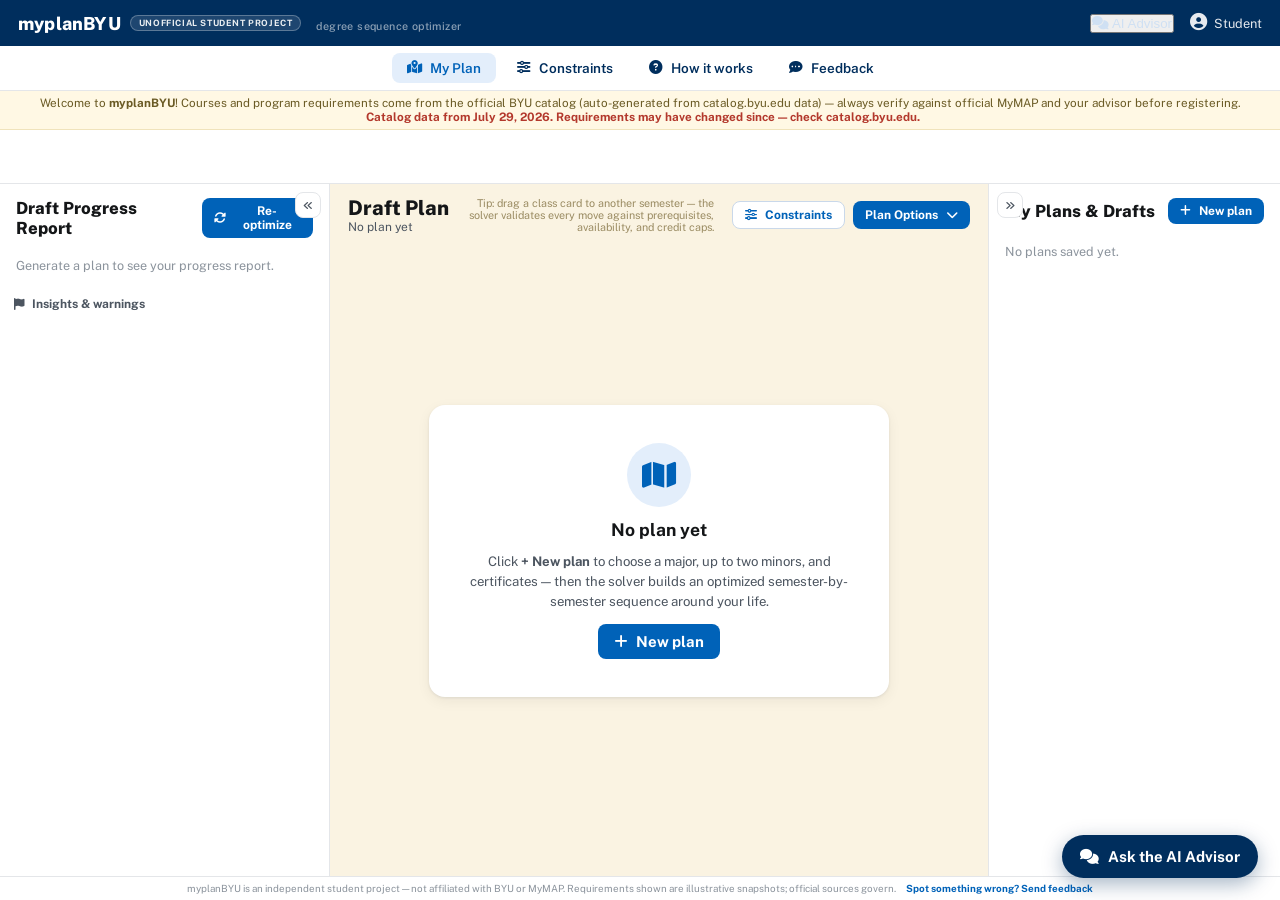
==== commit 4846080a: "sync site from working tree (2026-08-23 03:21)" ====
--- a/index.html
+++ b/index.html
@@ -316,7 +316,7 @@
   </script>
   <script src="js/catalog_data.js?v=5b7460b2"></script>
   <script src="js/timeline_data.js?v=81928840"></script>
-  <script src="js/schedule_data.js?v=584de28d"></script>
+  <script src="js/schedule_data.js?v=df492f01"></script>
   <script src="js/data.js?v=948b48c0"></script>
   <script src="js/solver.js?v=b56e96c3"></script>
   <script src="js/app.js?v=f1e99c40"></script>
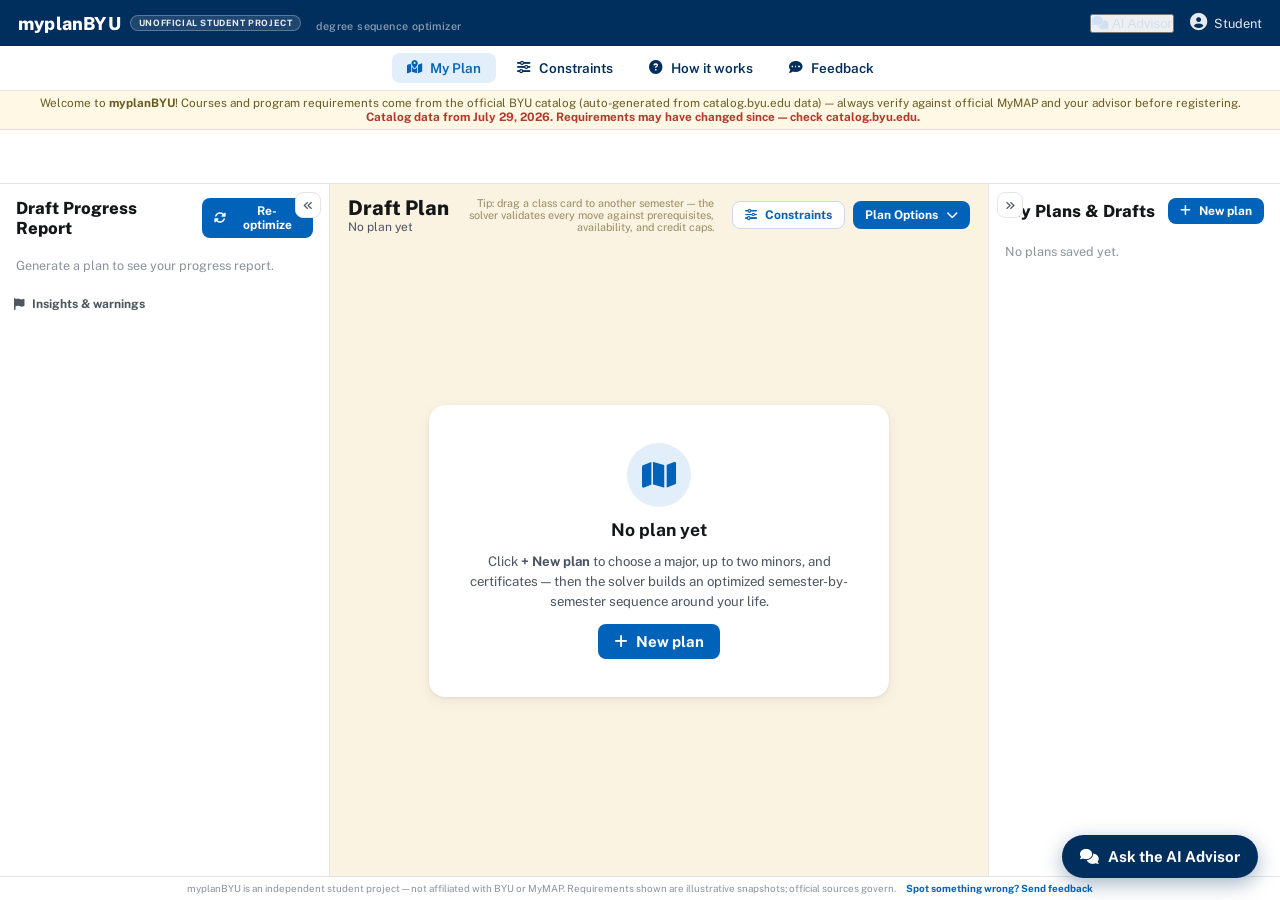
==== commit ad95e0be: "sync site from working tree (2026-08-30 03:21)" ====
--- a/index.html
+++ b/index.html
@@ -315,8 +315,8 @@
       window.MYPLAN_ADVISOR_API = "https://advisor.jordanheaton.com/api";
   </script>
   <script src="js/catalog_data.js?v=5b7460b2"></script>
-  <script src="js/timeline_data.js?v=81928840"></script>
-  <script src="js/schedule_data.js?v=df492f01"></script>
+  <script src="js/timeline_data.js?v=56ad72b7"></script>
+  <script src="js/schedule_data.js?v=7408e722"></script>
   <script src="js/data.js?v=948b48c0"></script>
   <script src="js/solver.js?v=b56e96c3"></script>
   <script src="js/app.js?v=f1e99c40"></script>
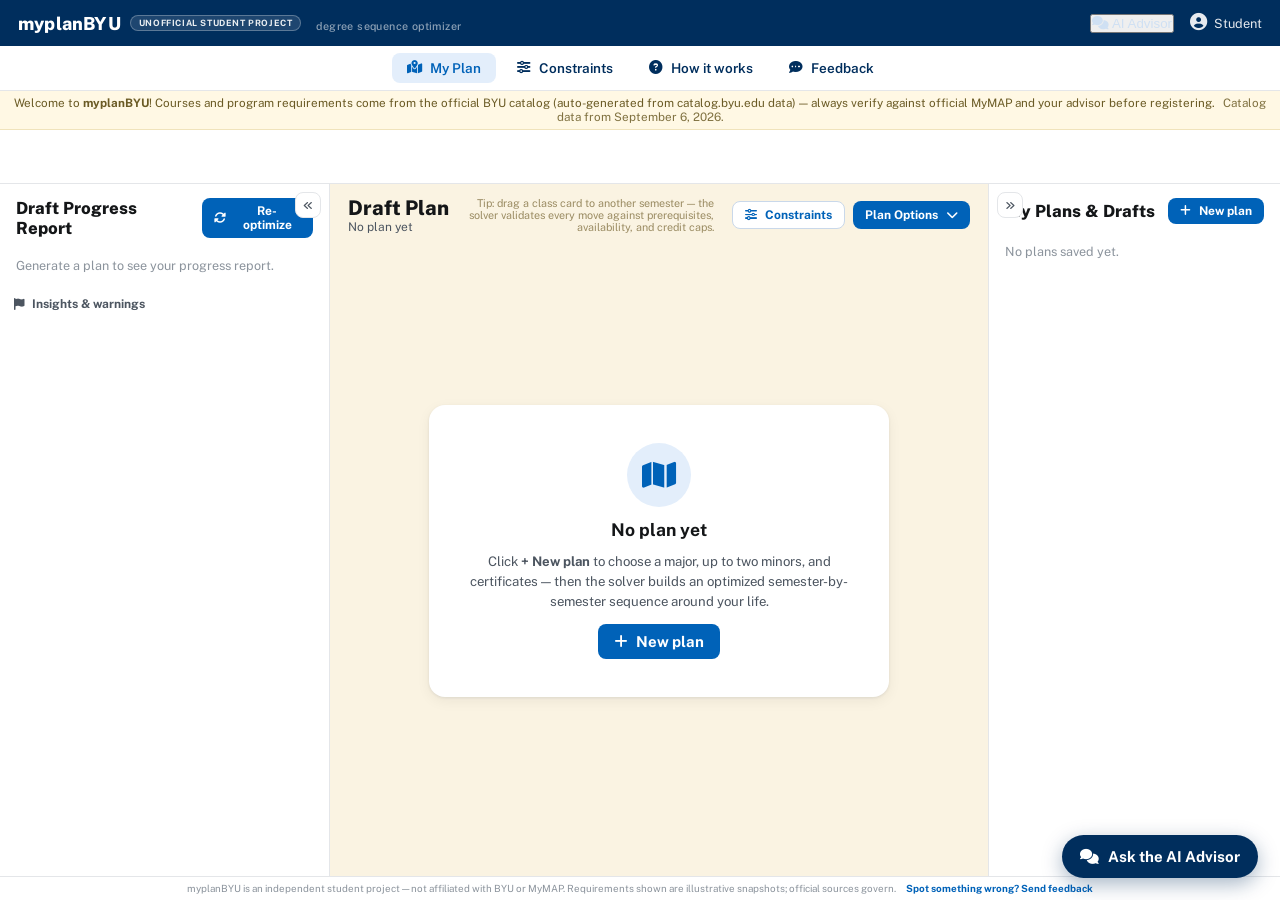
==== commit 5e7ef3dc: "sync site from working tree (2026-09-06 03:25)" ====
--- a/index.html
+++ b/index.html
@@ -314,9 +314,9 @@
     if (location.hostname && !/^(localhost|127\.0\.0\.1|\[::1\])$/.test(location.hostname))
       window.MYPLAN_ADVISOR_API = "https://advisor.jordanheaton.com/api";
   </script>
-  <script src="js/catalog_data.js?v=5b7460b2"></script>
-  <script src="js/timeline_data.js?v=56ad72b7"></script>
-  <script src="js/schedule_data.js?v=7408e722"></script>
+  <script src="js/catalog_data.js?v=d95c1dec"></script>
+  <script src="js/timeline_data.js?v=a27efac0"></script>
+  <script src="js/schedule_data.js?v=7ab2712f"></script>
   <script src="js/data.js?v=948b48c0"></script>
   <script src="js/solver.js?v=b56e96c3"></script>
   <script src="js/app.js?v=f1e99c40"></script>
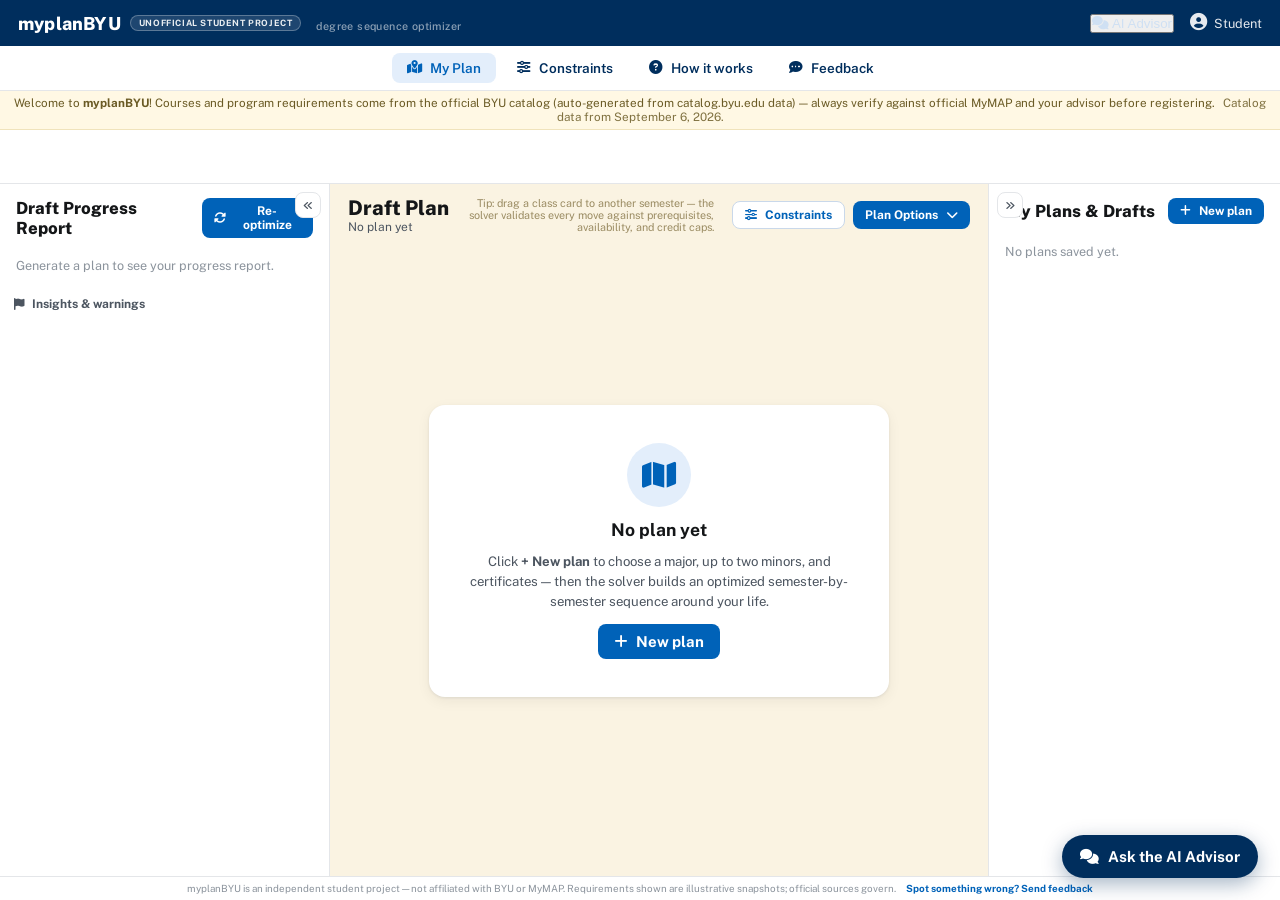
==== commit ae330a85: "sync site from working tree (2026-09-11 15:34)" ====
--- a/index.html
+++ b/index.html
@@ -1,327 +1,327 @@
-<!DOCTYPE html>
-<html lang="en">
-<head>
-  <meta charset="UTF-8" />
-  <meta name="viewport" content="width=device-width, initial-scale=1.0, viewport-fit=cover" />
-  <title>myplanBYU — Degree Sequence Optimizer</title>
-  <!-- The app is served from two places: myplan.jordanheaton.com (the URL we
-       share) and jordanheaton.com/myplanBYU/ (kept alive so early testers'
-       saved plans, which live in that origin's localStorage, keep working).
-       One canonical so search engines don't index it twice. -->
-  <link rel="canonical" href="https://myplan.jordanheaton.com/" />
-  <!-- myplanBYU's own mark (the map-pin from its portfolio card), not the JH
-       badge — this is a product in its own right. Relative paths: these live
-       in myplanBYU/, beside this file. -->
-  <link rel="icon" type="image/svg+xml" href="favicon.svg" />
-  <link rel="alternate icon" href="favicon.ico" />
-  <link rel="apple-touch-icon" href="apple-touch-icon.png" />
-  <meta name="description" content="myplanBYU: a multi-objective degree-sequencing optimizer for BYU students. Pick a major, up to two minors, and certificates — a constraint solver builds the semester plan around your life." />
-  <link rel="preconnect" href="https://fonts.googleapis.com" />
-  <link rel="preconnect" href="https://fonts.gstatic.com" crossorigin />
-  <link href="https://fonts.googleapis.com/css2?family=Public+Sans:wght@400;500;600;700;800&display=swap" rel="stylesheet" />
-  <link rel="stylesheet" href="https://cdnjs.cloudflare.com/ajax/libs/font-awesome/6.4.0/css/all.min.css" />
-  <link rel="stylesheet" href="css/styles.css?v=def662f1" />
-</head>
-<body>
-
-  <!-- ================= TOP BAR ================= -->
-  <header class="topbar">
-    <!-- No standalone BYU wordmark: "BYU | app" is the university's own header
-         pattern, and wearing it made the app read as official. The name still
-         says what it's for; the chip says what it isn't. -->
-    <div class="topbar-brand">
-      <span class="app">myplanBYU</span>
-      <span class="unofficial-chip" title="Built by a BYU student, not by BYU. Always verify against official MyMAP and your advisor.">unofficial student project</span>
-      <span class="tagline">degree sequence optimizer</span>
-    </div>
-    <div class="topbar-right">
-      <button class="topbar-link" id="topbarChatBtn" title="Ask the AI Advisor"><i class="fas fa-comments"></i> AI Advisor</button>
-      <span class="topbar-user"><i class="fas fa-circle-user"></i> Student</span>
-      <!-- phone-only utility icons: the nav tabs are hidden in app mode, so
-           How-it-works and Feedback move up here (they forward to the tabs) -->
-      <button class="topbar-icon m-only" id="topbarHowBtn" title="How it works"><i class="fas fa-circle-question"></i></button>
-      <button class="topbar-icon m-only" id="topbarFbBtn" title="Send feedback"><i class="fas fa-comment-dots"></i></button>
-    </div>
-  </header>
-
-  <!-- ================= NAV TABS ================= -->
-  <nav class="tabs">
-    <a href="#" class="tab active"><i class="fas fa-map-location-dot"></i> My Plan</a>
-    <a href="#" class="tab" id="navPriorities"><i class="fas fa-sliders"></i> Constraints</a>
-    <a href="#" class="tab" id="navHow"><i class="fas fa-circle-question"></i> How it works</a>
-    <a href="#" class="tab" id="navFeedback"><i class="fas fa-comment-dots"></i> Feedback</a>
-  </nav>
-
-  <!-- ================= NOTICE ================= -->
-  <div class="notice">
-    Welcome to <b>myplanBYU</b>! Courses and program requirements come from the official BYU catalog
-    (auto-generated from catalog.byu.edu data) — always verify against official MyMAP and your advisor before registering.
-    <span id="dataStamp"></span>
-  </div>
-
-  <!-- ================= STUDENT BAND ================= -->
-  <div class="student-band" id="studentBand"></div>
-
-  <!-- ================= MAIN LAYOUT ================= -->
-  <main class="layout">
-
-    <!-- Progress report (left) -->
-    <aside class="panel panel-left" id="panelLeft">
-      <button class="panel-collapse" id="collapseLeft" title="Collapse / expand this panel">
-        <i class="fas fa-angles-left"></i><span class="pc-label">Progress Report</span>
-      </button>
-      <div class="panel-head">
-        <h2>Draft Progress Report</h2>
-        <button class="btn primary sm" id="refreshBtn"><i class="fas fa-rotate"></i> Re-optimize</button>
-      </div>
-      <div class="panel-scroll">
-        <div id="progressBody"></div>
-        <div class="flag-sec">
-          <h3><i class="fas fa-flag"></i> Insights &amp; warnings</h3>
-          <div id="flagList"></div>
-        </div>
-        <div class="flag-sec" id="timelineSec" hidden>
-          <h3><i class="fas fa-lightbulb"></i> Recommended &amp; opportunities</h3>
-          <div id="timelineList"></div>
-        </div>
-      </div>
-    </aside>
-
-    <!-- Draft plan board (center) -->
-    <section class="board-wrap">
-      <div class="board-head">
-        <div>
-          <h1>Draft Plan</h1>
-          <div class="board-sub"><span id="planTitleName"></span></div>
-        </div>
-        <div class="board-tip">Tip: drag a class card to another semester — the solver validates every move against prerequisites, availability, and credit caps.</div>
-        <div class="board-actions">
-          <button class="btn ghost sm" id="prioritiesBtn"><i class="fas fa-sliders"></i> Constraints</button>
-          <button class="btn primary sm" id="planOptionsBtn">Plan Options <i class="fas fa-chevron-down"></i></button>
-        </div>
-      </div>
-      <div class="board" id="board"></div>
-    </section>
-
-    <!-- Saved plans (right) -->
-    <aside class="panel panel-right" id="panelRight">
-      <button class="panel-collapse" id="collapseRight" title="Collapse / expand this panel">
-        <i class="fas fa-angles-right"></i><span class="pc-label">My Plans &amp; Drafts</span>
-      </button>
-      <div class="panel-head">
-        <h2>My Plans &amp; Drafts</h2>
-        <button class="btn primary sm" id="newPlanBtn"><i class="fas fa-plus"></i> New plan</button>
-      </div>
-      <div class="panel-scroll" id="plansList"></div>
-    </aside>
-  </main>
-
-  <footer class="foot">
-    myplanBYU is an independent student project — not affiliated with BYU or MyMAP.
-    Requirements shown are illustrative snapshots; official sources govern.
-    <a href="#" id="footFeedback">Spot something wrong? Send feedback</a>
-  </footer>
-
-  <!-- ================= WIZARD MODAL ================= -->
-  <div class="modal" id="wizardModal">
-    <div class="modal-box wide">
-      <div class="modal-head">
-        <h2><i class="fas fa-wand-magic-sparkles"></i> New plan</h2>
-        <button class="modal-x" data-close="#wizardModal">&times;</button>
-      </div>
-      <div class="wiz-steps" id="wizSteps"></div>
-      <div class="modal-body" id="wizBody"></div>
-      <div class="modal-foot">
-        <button class="btn ghost" id="wizBack"><i class="fas fa-arrow-left"></i> Back</button>
-        <button class="btn primary" id="wizNext">Next <i class="fas fa-arrow-right"></i></button>
-      </div>
-    </div>
-  </div>
-
-  <!-- ================= COURSE MODAL ================= -->
-  <div class="modal" id="courseModal">
-    <div class="modal-box">
-      <div class="modal-head">
-        <h2><i class="fas fa-book-open"></i> Class details</h2>
-        <button class="modal-x" data-close="#courseModal">&times;</button>
-      </div>
-      <div class="modal-body" id="modalBody"></div>
-    </div>
-  </div>
-
-  <!-- ================= PRIORITIES MODAL ================= -->
-  <div class="modal" id="whatifModal">
-    <div class="modal-box wide">
-      <div class="modal-head">
-        <h3><i class="fas fa-code-compare"></i> What if…</h3>
-        <button class="modal-x" data-close="#whatifModal">&times;</button>
-      </div>
-      <div class="modal-body" id="whatifBody"></div>
-    </div>
-  </div>
-
-  <!-- ================= FEEDBACK MODAL ================= -->
-  <div class="modal" id="feedbackModal">
-    <div class="modal-box">
-      <div class="modal-head">
-        <h2><i class="fas fa-comment-dots"></i> Send feedback</h2>
-        <button class="modal-x" data-close="#feedbackModal">&times;</button>
-      </div>
-      <div class="modal-body" id="feedbackBody"></div>
-      <div class="modal-foot">
-        <button class="btn ghost" id="fbCopy"><i class="fas fa-copy"></i> Copy instead</button>
-        <button class="btn primary" id="fbSend"><i class="fas fa-paper-plane"></i> Send feedback</button>
-      </div>
-    </div>
-  </div>
-
-  <div class="modal" id="prioModal">
-    <div class="modal-box">
-      <div class="modal-head">
-        <h2><i class="fas fa-sliders"></i> Plan constraints</h2>
-        <button class="modal-x" data-close="#prioModal">&times;</button>
-      </div>
-      <div class="modal-body" id="prioBody"></div>
-      <div class="modal-foot">
-        <button class="btn ghost" data-close="#prioModal">Cancel</button>
-        <button class="btn primary" id="prioApply"><i class="fas fa-wand-magic-sparkles"></i> Apply &amp; re-optimize</button>
-      </div>
-    </div>
-  </div>
-
-  <!-- ================= HOW IT WORKS MODAL ================= -->
-  <div class="modal" id="howModal">
-    <div class="modal-box wide">
-      <div class="modal-head">
-        <h2><i class="fas fa-circle-question"></i> How myplanBYU works</h2>
-        <button class="modal-x" data-close="#howModal">&times;</button>
-      </div>
-      <div class="modal-body how">
-        <p><b>myplanBYU</b> treats your degree as a <i>constrained set-cover and sequencing problem</i>.
-        Unlike a static checklist, it generates an optimized multi-semester sequence around your actual life.</p>
-
-        <h4>1 · It starts from BYU's own documents</h4>
-        <p>161 of the 175 majors have an official <b>MAP sheet</b> — the advisement center's printed
-        semester-by-semester plan. Where one exists, <b>the sheet IS the draft</b>: its courses are locked to
-        their printed semesters and everything else (your completed classes, minors, certificates, GE)
-        adapts around that skeleton. Where the sheet and the course catalog disagree — a class listed
-        “Winter-only” that the sheet puts in Fall — <b>the sheet wins</b>, because it's the more current
-        document. Department flowcharts supply cohort envelopes (e.g. the IS Junior Core) that move as
-        single blocks. Completed courses vacate their slots and the remaining sheet years pull forward.</p>
-
-        <h4>2 · Requirement buckets, not hardcoded lists</h4>
-        <p>Every program (major, minor, certificate, University Core) is a set of <b>buckets</b> — “3 credits
-        tagged <code>GE-Arts</code>”, “all of the IS Junior Core”, “6 credits of technique courses”. Courses carry
-        <b>tags</b> and can fill multiple buckets at once (double-counting), up to a credit cap you control.
-        All 300+ catalog programs (175 majors, 117 minors, 22 certificates) are plannable today, drawing on
-        7,100+ live catalog courses.</p>
-
-        <h4>3 · Hard constraints (never violated)</h4>
-        <ul>
-          <li>Prerequisite chains, co-requisites, &amp; repeatable-course sequencing</li>
-          <li>Season availability (Fall-only, Winter-only, Spring-only offerings)</li>
-          <li>Per-term credit caps, and a hard ≥12-credit full-time floor on every semester</li>
-          <li>Cohort blocks — e.g. the IS Junior Core moves as one Fall block, then one Winter block</li>
-          <li>Admission gates — limited-enrollment majors hold professional courses until the admit year</li>
-          <li>Your pins — “IS 303 in Winter 2027” stays exactly there</li>
-        </ul>
-
-        <h4>4 · A fixed policy, optimized hard</h4>
-        <p>The solver seeds the schedule along the critical path, then runs a few thousand rounds of
-        hill-climbing — random legal moves kept only if the plan improves — plus deterministic cleanup
-        passes that compact surplus semesters, close mid-plan gaps, and fold stray tail courses back into
-        earlier terms. The policy it optimizes toward is fixed and deliberately boring: <b>14–16 credits</b>
-        per Fall/Winter (17 only when it saves a whole semester), an <b>8–10 semester</b> shape, religion
-        paced ~2 credits per semester, no stacking 3+ historically hard classes, and graduation at
-        <b>120 credits</b> without invented filler. The <b>Constraints</b> panel changes the levers that are
-        genuinely yours: credit caps, Spring/Summer terms, the double-count cap, scholarship rules.</p>
-
-        <h4>5 · Honest flags</h4>
-        <p>Plans aren't just feasible — they're annotated: single-season courses you can't afford to miss,
-        finals-week collision risk when hard classes stack, scholarship/full-time warnings, credit
-        shortfalls against the 120 requirement, application deadlines for limited-enrollment majors, and —
-        when a required course genuinely cannot fit — an honest “unscheduled” flag with the dial that fixes
-        it (usually one click to add a Spring term) instead of a silently broken plan.</p>
-
-        <h4>6 · The AI Advisor</h4>
-        <p>The chat panel answers questions grounded in live BYU data — course details, program requirements,
-        deadlines, scholarships, clubs — and can read your current draft plan (with your permission) so it
-        discusses <i>your</i> schedule, not hypotheticals. It's the one part that runs on a server; it's
-        rate-limited, and everything else on this page works without it.</p>
-
-        <h4>Under the hood</h4>
-        <p>The planner is 100% client-side JavaScript — your plan solves on your own device in about half a
-        second, and the same inputs always produce the same plan. The repo includes an
-        <code>OR-Tools CP-SAT</code> reference architecture (<code>docs/solver_reference.py</code>) for a future
-        server-side V2 with section-level time conflicts.</p>
-      </div>
-    </div>
-  </div>
-
-  <!-- ============ BOTTOM APP BAR (phones only — see mobile.js) ============ -->
-  <nav class="mnav" id="mnav" aria-label="App sections">
-    <button data-view="plan" class="on"><i class="fas fa-map-location-dot"></i><span>Plan</span></button>
-    <button data-view="progress"><i class="fas fa-chart-simple"></i><span>Progress</span></button>
-    <button data-view="plans"><i class="fas fa-folder-open"></i><span>My Plans</span></button>
-    <button data-view="advisor" id="mnavAdvisor"><i class="fas fa-comments"></i><span>Advisor</span></button>
-  </nav>
-
-  <div id="toasts"></div>
-
-  <!-- ================= AI ADVISOR CHAT ================= -->
-  <button class="chat-fab" id="chatFab" title="Ask the AI Advisor">
-    <i class="fas fa-comments"></i><span>Ask the AI Advisor</span>
-  </button>
-
-  <div class="chat-panel" id="chatPanel">
-    <div class="chat-head">
-      <div class="chat-title">
-        <i class="fas fa-graduation-cap"></i>
-        <div>
-          <b>AI Advisor</b>
-          <span class="chat-sub">grounded in live BYU data</span>
-        </div>
-      </div>
-      <button class="chat-x" id="chatClose">&times;</button>
-    </div>
-    <div class="chat-msgs" id="chatMsgs"></div>
-    <div class="chat-compose">
-      <div class="chat-quick" id="chatQuick">
-        <button data-q="Critique my current semester plan. Point out anything unrealistic about the pacing, sequencing, or course load, and what you'd change.">✦ Critique my plan</button>
-        <button data-q="Does my current plan satisfy all of my program requirements? List anything I'm still missing.">Am I missing requirements?</button>
-        <button data-q="What scholarships, clubs, or study abroad programs fit my majors and minors?">Opportunities for me</button>
-      </div>
-      <label class="chat-share"><input type="checkbox" id="chatSharePlan" checked>
-        Share my current plan with the advisor</label>
-      <div class="chat-quota" id="chatQuota" hidden></div>
-      <div class="chat-inrow">
-        <textarea id="chatInput" rows="1" placeholder="Ask about requirements, deadlines, scholarships, your plan..."></textarea>
-        <button class="btn primary sm" id="chatSend"><i class="fas fa-paper-plane"></i></button>
-      </div>
-    </div>
-  </div>
-
-  <!-- AI Advisor backend — this assignment is LIVE. On the deployed site it
-       points the chat panel, live sections, and the feedback form (chat.js +
-       app.js) at the Cloudflare Worker behind advisor.jordanheaton.com
-       (worker/README.md); every question it answers is real, billed,
-       quota-metered spend. The hostname guard keeps local work off it: served
-       from localhost or file:// nothing is set, chat.js falls back to
-       http://127.0.0.1:5000/api (scraper/advisor_server.py), and the panel
-       correctly reports itself offline until that server is started.
-       See scraper/README_ADVISOR_DEPLOY.md. -->
-  <script>
-    if (location.hostname && !/^(localhost|127\.0\.0\.1|\[::1\])$/.test(location.hostname))
-      window.MYPLAN_ADVISOR_API = "https://advisor.jordanheaton.com/api";
-  </script>
-  <script src="js/catalog_data.js?v=d95c1dec"></script>
-  <script src="js/timeline_data.js?v=a27efac0"></script>
-  <script src="js/schedule_data.js?v=7ab2712f"></script>
-  <script src="js/data.js?v=948b48c0"></script>
-  <script src="js/solver.js?v=b56e96c3"></script>
-  <script src="js/app.js?v=f1e99c40"></script>
-  <script src="js/chat.js?v=c465409b"></script>
-  <script src="js/mobile.js?v=75ffb900"></script>
-  <script>document.getElementById("topbarChatBtn").addEventListener("click", () => Chat.toggle(true));</script>
-</body>
-</html>
+<!DOCTYPE html>
+<html lang="en">
+<head>
+  <meta charset="UTF-8" />
+  <meta name="viewport" content="width=device-width, initial-scale=1.0, viewport-fit=cover" />
+  <title>myplanBYU — Degree Sequence Optimizer</title>
+  <!-- The app is served from two places: myplan.jordanheaton.com (the URL we
+       share) and jordanheaton.com/myplanBYU/ (kept alive so early testers'
+       saved plans, which live in that origin's localStorage, keep working).
+       One canonical so search engines don't index it twice. -->
+  <link rel="canonical" href="https://myplan.jordanheaton.com/" />
+  <!-- myplanBYU's own mark (the map-pin from its portfolio card), not the JH
+       badge — this is a product in its own right. Relative paths: these live
+       in myplanBYU/, beside this file. -->
+  <link rel="icon" type="image/svg+xml" href="favicon.svg" />
+  <link rel="alternate icon" href="favicon.ico" />
+  <link rel="apple-touch-icon" href="apple-touch-icon.png" />
+  <meta name="description" content="myplanBYU: a multi-objective degree-sequencing optimizer for BYU students. Pick a major, up to two minors, and certificates — a constraint solver builds the semester plan around your life." />
+  <link rel="preconnect" href="https://fonts.googleapis.com" />
+  <link rel="preconnect" href="https://fonts.gstatic.com" crossorigin />
+  <link href="https://fonts.googleapis.com/css2?family=Public+Sans:wght@400;500;600;700;800&display=swap" rel="stylesheet" />
+  <link rel="stylesheet" href="https://cdnjs.cloudflare.com/ajax/libs/font-awesome/6.4.0/css/all.min.css" />
+  <link rel="stylesheet" href="css/styles.css?v=def662f1" />
+</head>
+<body>
+
+  <!-- ================= TOP BAR ================= -->
+  <header class="topbar">
+    <!-- No standalone BYU wordmark: "BYU | app" is the university's own header
+         pattern, and wearing it made the app read as official. The name still
+         says what it's for; the chip says what it isn't. -->
+    <div class="topbar-brand">
+      <span class="app">myplanBYU</span>
+      <span class="unofficial-chip" title="Built by a BYU student, not by BYU. Always verify against official MyMAP and your advisor.">unofficial student project</span>
+      <span class="tagline">degree sequence optimizer</span>
+    </div>
+    <div class="topbar-right">
+      <button class="topbar-link" id="topbarChatBtn" title="Ask the AI Advisor"><i class="fas fa-comments"></i> AI Advisor</button>
+      <span class="topbar-user"><i class="fas fa-circle-user"></i> Student</span>
+      <!-- phone-only utility icons: the nav tabs are hidden in app mode, so
+           How-it-works and Feedback move up here (they forward to the tabs) -->
+      <button class="topbar-icon m-only" id="topbarHowBtn" title="How it works"><i class="fas fa-circle-question"></i></button>
+      <button class="topbar-icon m-only" id="topbarFbBtn" title="Send feedback"><i class="fas fa-comment-dots"></i></button>
+    </div>
+  </header>
+
+  <!-- ================= NAV TABS ================= -->
+  <nav class="tabs">
+    <a href="#" class="tab active"><i class="fas fa-map-location-dot"></i> My Plan</a>
+    <a href="#" class="tab" id="navPriorities"><i class="fas fa-sliders"></i> Constraints</a>
+    <a href="#" class="tab" id="navHow"><i class="fas fa-circle-question"></i> How it works</a>
+    <a href="#" class="tab" id="navFeedback"><i class="fas fa-comment-dots"></i> Feedback</a>
+  </nav>
+
+  <!-- ================= NOTICE ================= -->
+  <div class="notice">
+    Welcome to <b>myplanBYU</b>! Courses and program requirements come from the official BYU catalog
+    (auto-generated from catalog.byu.edu data) — always verify against official MyMAP and your advisor before registering.
+    <span id="dataStamp"></span>
+  </div>
+
+  <!-- ================= STUDENT BAND ================= -->
+  <div class="student-band" id="studentBand"></div>
+
+  <!-- ================= MAIN LAYOUT ================= -->
+  <main class="layout">
+
+    <!-- Progress report (left) -->
+    <aside class="panel panel-left" id="panelLeft">
+      <button class="panel-collapse" id="collapseLeft" title="Collapse / expand this panel">
+        <i class="fas fa-angles-left"></i><span class="pc-label">Progress Report</span>
+      </button>
+      <div class="panel-head">
+        <h2>Draft Progress Report</h2>
+        <button class="btn primary sm" id="refreshBtn"><i class="fas fa-rotate"></i> Re-optimize</button>
+      </div>
+      <div class="panel-scroll">
+        <div id="progressBody"></div>
+        <div class="flag-sec">
+          <h3><i class="fas fa-flag"></i> Insights &amp; warnings</h3>
+          <div id="flagList"></div>
+        </div>
+        <div class="flag-sec" id="timelineSec" hidden>
+          <h3><i class="fas fa-lightbulb"></i> Recommended &amp; opportunities</h3>
+          <div id="timelineList"></div>
+        </div>
+      </div>
+    </aside>
+
+    <!-- Draft plan board (center) -->
+    <section class="board-wrap">
+      <div class="board-head">
+        <div>
+          <h1>Draft Plan</h1>
+          <div class="board-sub"><span id="planTitleName"></span></div>
+        </div>
+        <div class="board-tip">Tip: drag a class card to another semester — the solver validates every move against prerequisites, availability, and credit caps.</div>
+        <div class="board-actions">
+          <button class="btn ghost sm" id="prioritiesBtn"><i class="fas fa-sliders"></i> Constraints</button>
+          <button class="btn primary sm" id="planOptionsBtn">Plan Options <i class="fas fa-chevron-down"></i></button>
+        </div>
+      </div>
+      <div class="board" id="board"></div>
+    </section>
+
+    <!-- Saved plans (right) -->
+    <aside class="panel panel-right" id="panelRight">
+      <button class="panel-collapse" id="collapseRight" title="Collapse / expand this panel">
+        <i class="fas fa-angles-right"></i><span class="pc-label">My Plans &amp; Drafts</span>
+      </button>
+      <div class="panel-head">
+        <h2>My Plans &amp; Drafts</h2>
+        <button class="btn primary sm" id="newPlanBtn"><i class="fas fa-plus"></i> New plan</button>
+      </div>
+      <div class="panel-scroll" id="plansList"></div>
+    </aside>
+  </main>
+
+  <footer class="foot">
+    myplanBYU is an independent student project — not affiliated with BYU or MyMAP.
+    Requirements shown are illustrative snapshots; official sources govern.
+    <a href="#" id="footFeedback">Spot something wrong? Send feedback</a>
+  </footer>
+
+  <!-- ================= WIZARD MODAL ================= -->
+  <div class="modal" id="wizardModal">
+    <div class="modal-box wide">
+      <div class="modal-head">
+        <h2><i class="fas fa-wand-magic-sparkles"></i> New plan</h2>
+        <button class="modal-x" data-close="#wizardModal">&times;</button>
+      </div>
+      <div class="wiz-steps" id="wizSteps"></div>
+      <div class="modal-body" id="wizBody"></div>
+      <div class="modal-foot">
+        <button class="btn ghost" id="wizBack"><i class="fas fa-arrow-left"></i> Back</button>
+        <button class="btn primary" id="wizNext">Next <i class="fas fa-arrow-right"></i></button>
+      </div>
+    </div>
+  </div>
+
+  <!-- ================= COURSE MODAL ================= -->
+  <div class="modal" id="courseModal">
+    <div class="modal-box">
+      <div class="modal-head">
+        <h2><i class="fas fa-book-open"></i> Class details</h2>
+        <button class="modal-x" data-close="#courseModal">&times;</button>
+      </div>
+      <div class="modal-body" id="modalBody"></div>
+    </div>
+  </div>
+
+  <!-- ================= PRIORITIES MODAL ================= -->
+  <div class="modal" id="whatifModal">
+    <div class="modal-box wide">
+      <div class="modal-head">
+        <h3><i class="fas fa-code-compare"></i> What if…</h3>
+        <button class="modal-x" data-close="#whatifModal">&times;</button>
+      </div>
+      <div class="modal-body" id="whatifBody"></div>
+    </div>
+  </div>
+
+  <!-- ================= FEEDBACK MODAL ================= -->
+  <div class="modal" id="feedbackModal">
+    <div class="modal-box">
+      <div class="modal-head">
+        <h2><i class="fas fa-comment-dots"></i> Send feedback</h2>
+        <button class="modal-x" data-close="#feedbackModal">&times;</button>
+      </div>
+      <div class="modal-body" id="feedbackBody"></div>
+      <div class="modal-foot">
+        <button class="btn ghost" id="fbCopy"><i class="fas fa-copy"></i> Copy instead</button>
+        <button class="btn primary" id="fbSend"><i class="fas fa-paper-plane"></i> Send feedback</button>
+      </div>
+    </div>
+  </div>
+
+  <div class="modal" id="prioModal">
+    <div class="modal-box">
+      <div class="modal-head">
+        <h2><i class="fas fa-sliders"></i> Plan constraints</h2>
+        <button class="modal-x" data-close="#prioModal">&times;</button>
+      </div>
+      <div class="modal-body" id="prioBody"></div>
+      <div class="modal-foot">
+        <button class="btn ghost" data-close="#prioModal">Cancel</button>
+        <button class="btn primary" id="prioApply"><i class="fas fa-wand-magic-sparkles"></i> Apply &amp; re-optimize</button>
+      </div>
+    </div>
+  </div>
+
+  <!-- ================= HOW IT WORKS MODAL ================= -->
+  <div class="modal" id="howModal">
+    <div class="modal-box wide">
+      <div class="modal-head">
+        <h2><i class="fas fa-circle-question"></i> How myplanBYU works</h2>
+        <button class="modal-x" data-close="#howModal">&times;</button>
+      </div>
+      <div class="modal-body how">
+        <p><b>myplanBYU</b> treats your degree as a <i>constrained set-cover and sequencing problem</i>.
+        Unlike a static checklist, it generates an optimized multi-semester sequence around your actual life.</p>
+
+        <h4>1 · It starts from BYU's own documents</h4>
+        <p>161 of the 175 majors have an official <b>MAP sheet</b> — the advisement center's printed
+        semester-by-semester plan. Where one exists, <b>the sheet IS the draft</b>: its courses are locked to
+        their printed semesters and everything else (your completed classes, minors, certificates, GE)
+        adapts around that skeleton. Where the sheet and the course catalog disagree — a class listed
+        “Winter-only” that the sheet puts in Fall — <b>the sheet wins</b>, because it's the more current
+        document. Department flowcharts supply cohort envelopes (e.g. the IS Junior Core) that move as
+        single blocks. Completed courses vacate their slots and the remaining sheet years pull forward.</p>
+
+        <h4>2 · Requirement buckets, not hardcoded lists</h4>
+        <p>Every program (major, minor, certificate, University Core) is a set of <b>buckets</b> — “3 credits
+        tagged <code>GE-Arts</code>”, “all of the IS Junior Core”, “6 credits of technique courses”. Courses carry
+        <b>tags</b> and can fill multiple buckets at once (double-counting), up to a credit cap you control.
+        All 300+ catalog programs (175 majors, 117 minors, 22 certificates) are plannable today, drawing on
+        7,100+ live catalog courses.</p>
+
+        <h4>3 · Hard constraints (never violated)</h4>
+        <ul>
+          <li>Prerequisite chains, co-requisites, &amp; repeatable-course sequencing</li>
+          <li>Season availability (Fall-only, Winter-only, Spring-only offerings)</li>
+          <li>Per-term credit caps, and a hard ≥12-credit full-time floor on every semester</li>
+          <li>Cohort blocks — e.g. the IS Junior Core moves as one Fall block, then one Winter block</li>
+          <li>Admission gates — limited-enrollment majors hold professional courses until the admit year</li>
+          <li>Your pins — “IS 303 in Winter 2027” stays exactly there</li>
+        </ul>
+
+        <h4>4 · A fixed policy, optimized hard</h4>
+        <p>The solver seeds the schedule along the critical path, then runs a few thousand rounds of
+        hill-climbing — random legal moves kept only if the plan improves — plus deterministic cleanup
+        passes that compact surplus semesters, close mid-plan gaps, and fold stray tail courses back into
+        earlier terms. The policy it optimizes toward is fixed and deliberately boring: <b>14–16 credits</b>
+        per Fall/Winter (17 only when it saves a whole semester), an <b>8–10 semester</b> shape, religion
+        paced ~2 credits per semester, no stacking 3+ historically hard classes, and graduation at
+        <b>120 credits</b> without invented filler. The <b>Constraints</b> panel changes the levers that are
+        genuinely yours: credit caps, Spring/Summer terms, the double-count cap, scholarship rules.</p>
+
+        <h4>5 · Honest flags</h4>
+        <p>Plans aren't just feasible — they're annotated: single-season courses you can't afford to miss,
+        finals-week collision risk when hard classes stack, scholarship/full-time warnings, credit
+        shortfalls against the 120 requirement, application deadlines for limited-enrollment majors, and —
+        when a required course genuinely cannot fit — an honest “unscheduled” flag with the dial that fixes
+        it (usually one click to add a Spring term) instead of a silently broken plan.</p>
+
+        <h4>6 · The AI Advisor</h4>
+        <p>The chat panel answers questions grounded in live BYU data — course details, program requirements,
+        deadlines, scholarships, clubs — and can read your current draft plan (with your permission) so it
+        discusses <i>your</i> schedule, not hypotheticals. It's the one part that runs on a server; it's
+        rate-limited, and everything else on this page works without it.</p>
+
+        <h4>Under the hood</h4>
+        <p>The planner is 100% client-side JavaScript — your plan solves on your own device in about half a
+        second, and the same inputs always produce the same plan. The repo includes an
+        <code>OR-Tools CP-SAT</code> reference architecture (<code>docs/solver_reference.py</code>) for a future
+        server-side V2 with section-level time conflicts.</p>
+      </div>
+    </div>
+  </div>
+
+  <!-- ============ BOTTOM APP BAR (phones only — see mobile.js) ============ -->
+  <nav class="mnav" id="mnav" aria-label="App sections">
+    <button data-view="plan" class="on"><i class="fas fa-map-location-dot"></i><span>Plan</span></button>
+    <button data-view="progress"><i class="fas fa-chart-simple"></i><span>Progress</span></button>
+    <button data-view="plans"><i class="fas fa-folder-open"></i><span>My Plans</span></button>
+    <button data-view="advisor" id="mnavAdvisor"><i class="fas fa-comments"></i><span>Advisor</span></button>
+  </nav>
+
+  <div id="toasts"></div>
+
+  <!-- ================= AI ADVISOR CHAT ================= -->
+  <button class="chat-fab" id="chatFab" title="Ask the AI Advisor">
+    <i class="fas fa-comments"></i><span>Ask the AI Advisor</span>
+  </button>
+
+  <div class="chat-panel" id="chatPanel">
+    <div class="chat-head">
+      <div class="chat-title">
+        <i class="fas fa-graduation-cap"></i>
+        <div>
+          <b>AI Advisor</b>
+          <span class="chat-sub">grounded in live BYU data</span>
+        </div>
+      </div>
+      <button class="chat-x" id="chatClose">&times;</button>
+    </div>
+    <div class="chat-msgs" id="chatMsgs"></div>
+    <div class="chat-compose">
+      <div class="chat-quick" id="chatQuick">
+        <button data-q="Critique my current semester plan. Point out anything unrealistic about the pacing, sequencing, or course load, and what you'd change.">✦ Critique my plan</button>
+        <button data-q="Does my current plan satisfy all of my program requirements? List anything I'm still missing.">Am I missing requirements?</button>
+        <button data-q="What scholarships, clubs, or study abroad programs fit my majors and minors?">Opportunities for me</button>
+      </div>
+      <label class="chat-share"><input type="checkbox" id="chatSharePlan" checked>
+        Share my current plan with the advisor</label>
+      <div class="chat-quota" id="chatQuota" hidden></div>
+      <div class="chat-inrow">
+        <textarea id="chatInput" rows="1" placeholder="Ask about requirements, deadlines, scholarships, your plan..."></textarea>
+        <button class="btn primary sm" id="chatSend"><i class="fas fa-paper-plane"></i></button>
+      </div>
+    </div>
+  </div>
+
+  <!-- AI Advisor backend — this assignment is LIVE. On the deployed site it
+       points the chat panel, live sections, and the feedback form (chat.js +
+       app.js) at the Cloudflare Worker behind advisor.jordanheaton.com
+       (worker/README.md); every question it answers is real, billed,
+       quota-metered spend. The hostname guard keeps local work off it: served
+       from localhost or file:// nothing is set, chat.js falls back to
+       http://127.0.0.1:5000/api (scraper/advisor_server.py), and the panel
+       correctly reports itself offline until that server is started.
+       See scraper/README_ADVISOR_DEPLOY.md. -->
+  <script>
+    if (location.hostname && !/^(localhost|127\.0\.0\.1|\[::1\])$/.test(location.hostname))
+      window.MYPLAN_ADVISOR_API = "https://advisor.jordanheaton.com/api";
+  </script>
+  <script src="js/catalog_data.js?v=4d7cf8d5"></script>
+  <script src="js/timeline_data.js?v=9a04f6ce"></script>
+  <script src="js/schedule_data.js?v=7ab2712f"></script>
+  <script src="js/data.js?v=948b48c0"></script>
+  <script src="js/solver.js?v=b56e96c3"></script>
+  <script src="js/app.js?v=f1e99c40"></script>
+  <script src="js/chat.js?v=c465409b"></script>
+  <script src="js/mobile.js?v=75ffb900"></script>
+  <script>document.getElementById("topbarChatBtn").addEventListener("click", () => Chat.toggle(true));</script>
+</body>
+</html>
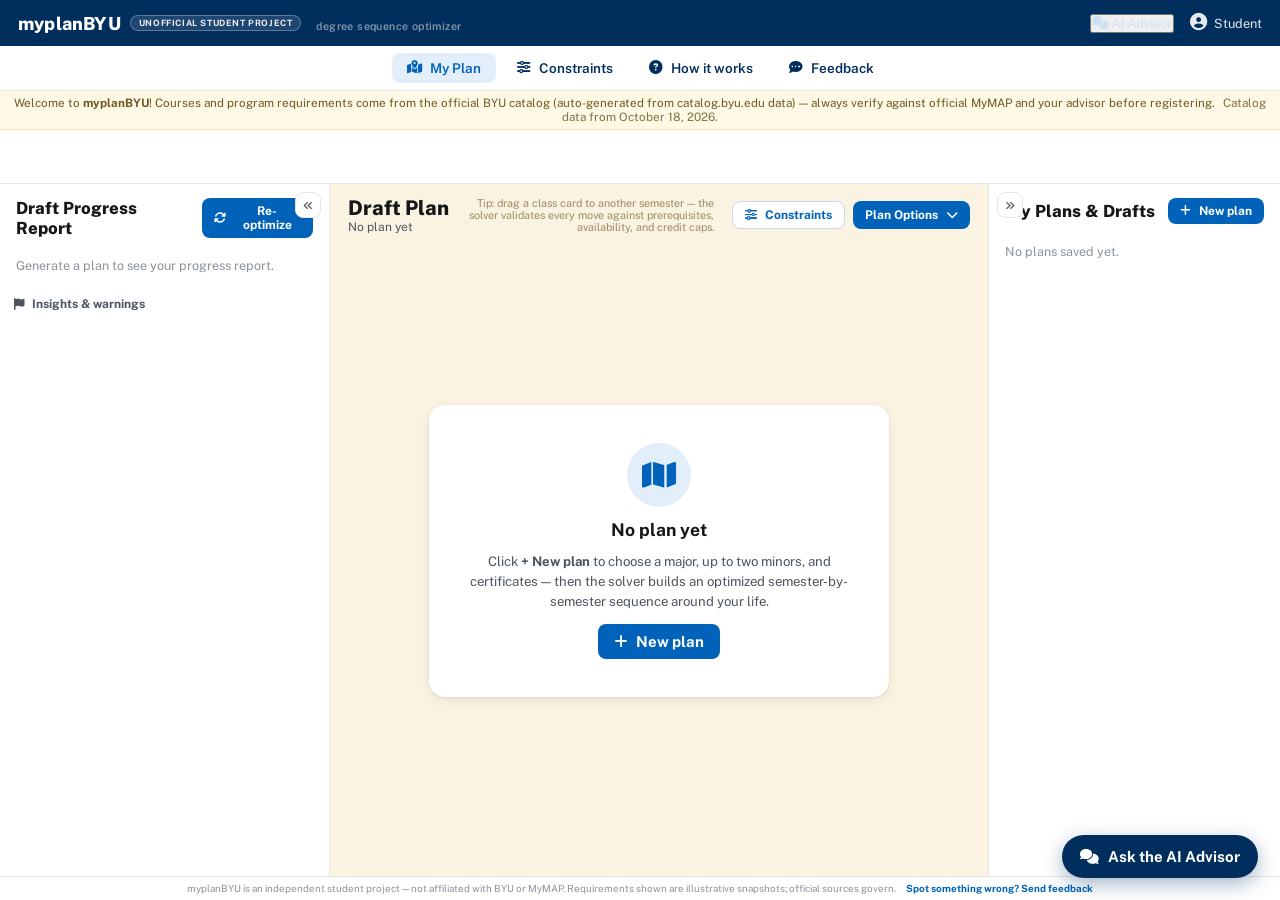
==== commit 844de8ca: "sync site from working tree (2026-10-22 20:44)" ====
--- a/index.html
+++ b/index.html
@@ -1,327 +1,327 @@
-<!DOCTYPE html>
-<html lang="en">
-<head>
-  <meta charset="UTF-8" />
-  <meta name="viewport" content="width=device-width, initial-scale=1.0, viewport-fit=cover" />
-  <title>myplanBYU — Degree Sequence Optimizer</title>
-  <!-- The app is served from two places: myplan.jordanheaton.com (the URL we
-       share) and jordanheaton.com/myplanBYU/ (kept alive so early testers'
-       saved plans, which live in that origin's localStorage, keep working).
-       One canonical so search engines don't index it twice. -->
-  <link rel="canonical" href="https://myplan.jordanheaton.com/" />
-  <!-- myplanBYU's own mark (the map-pin from its portfolio card), not the JH
-       badge — this is a product in its own right. Relative paths: these live
-       in myplanBYU/, beside this file. -->
-  <link rel="icon" type="image/svg+xml" href="favicon.svg" />
-  <link rel="alternate icon" href="favicon.ico" />
-  <link rel="apple-touch-icon" href="apple-touch-icon.png" />
-  <meta name="description" content="myplanBYU: a multi-objective degree-sequencing optimizer for BYU students. Pick a major, up to two minors, and certificates — a constraint solver builds the semester plan around your life." />
-  <link rel="preconnect" href="https://fonts.googleapis.com" />
-  <link rel="preconnect" href="https://fonts.gstatic.com" crossorigin />
-  <link href="https://fonts.googleapis.com/css2?family=Public+Sans:wght@400;500;600;700;800&display=swap" rel="stylesheet" />
-  <link rel="stylesheet" href="https://cdnjs.cloudflare.com/ajax/libs/font-awesome/6.4.0/css/all.min.css" />
-  <link rel="stylesheet" href="css/styles.css?v=def662f1" />
-</head>
-<body>
-
-  <!-- ================= TOP BAR ================= -->
-  <header class="topbar">
-    <!-- No standalone BYU wordmark: "BYU | app" is the university's own header
-         pattern, and wearing it made the app read as official. The name still
-         says what it's for; the chip says what it isn't. -->
-    <div class="topbar-brand">
-      <span class="app">myplanBYU</span>
-      <span class="unofficial-chip" title="Built by a BYU student, not by BYU. Always verify against official MyMAP and your advisor.">unofficial student project</span>
-      <span class="tagline">degree sequence optimizer</span>
-    </div>
-    <div class="topbar-right">
-      <button class="topbar-link" id="topbarChatBtn" title="Ask the AI Advisor"><i class="fas fa-comments"></i> AI Advisor</button>
-      <span class="topbar-user"><i class="fas fa-circle-user"></i> Student</span>
-      <!-- phone-only utility icons: the nav tabs are hidden in app mode, so
-           How-it-works and Feedback move up here (they forward to the tabs) -->
-      <button class="topbar-icon m-only" id="topbarHowBtn" title="How it works"><i class="fas fa-circle-question"></i></button>
-      <button class="topbar-icon m-only" id="topbarFbBtn" title="Send feedback"><i class="fas fa-comment-dots"></i></button>
-    </div>
-  </header>
-
-  <!-- ================= NAV TABS ================= -->
-  <nav class="tabs">
-    <a href="#" class="tab active"><i class="fas fa-map-location-dot"></i> My Plan</a>
-    <a href="#" class="tab" id="navPriorities"><i class="fas fa-sliders"></i> Constraints</a>
-    <a href="#" class="tab" id="navHow"><i class="fas fa-circle-question"></i> How it works</a>
-    <a href="#" class="tab" id="navFeedback"><i class="fas fa-comment-dots"></i> Feedback</a>
-  </nav>
-
-  <!-- ================= NOTICE ================= -->
-  <div class="notice">
-    Welcome to <b>myplanBYU</b>! Courses and program requirements come from the official BYU catalog
-    (auto-generated from catalog.byu.edu data) — always verify against official MyMAP and your advisor before registering.
-    <span id="dataStamp"></span>
-  </div>
-
-  <!-- ================= STUDENT BAND ================= -->
-  <div class="student-band" id="studentBand"></div>
-
-  <!-- ================= MAIN LAYOUT ================= -->
-  <main class="layout">
-
-    <!-- Progress report (left) -->
-    <aside class="panel panel-left" id="panelLeft">
-      <button class="panel-collapse" id="collapseLeft" title="Collapse / expand this panel">
-        <i class="fas fa-angles-left"></i><span class="pc-label">Progress Report</span>
-      </button>
-      <div class="panel-head">
-        <h2>Draft Progress Report</h2>
-        <button class="btn primary sm" id="refreshBtn"><i class="fas fa-rotate"></i> Re-optimize</button>
-      </div>
-      <div class="panel-scroll">
-        <div id="progressBody"></div>
-        <div class="flag-sec">
-          <h3><i class="fas fa-flag"></i> Insights &amp; warnings</h3>
-          <div id="flagList"></div>
-        </div>
-        <div class="flag-sec" id="timelineSec" hidden>
-          <h3><i class="fas fa-lightbulb"></i> Recommended &amp; opportunities</h3>
-          <div id="timelineList"></div>
-        </div>
-      </div>
-    </aside>
-
-    <!-- Draft plan board (center) -->
-    <section class="board-wrap">
-      <div class="board-head">
-        <div>
-          <h1>Draft Plan</h1>
-          <div class="board-sub"><span id="planTitleName"></span></div>
-        </div>
-        <div class="board-tip">Tip: drag a class card to another semester — the solver validates every move against prerequisites, availability, and credit caps.</div>
-        <div class="board-actions">
-          <button class="btn ghost sm" id="prioritiesBtn"><i class="fas fa-sliders"></i> Constraints</button>
-          <button class="btn primary sm" id="planOptionsBtn">Plan Options <i class="fas fa-chevron-down"></i></button>
-        </div>
-      </div>
-      <div class="board" id="board"></div>
-    </section>
-
-    <!-- Saved plans (right) -->
-    <aside class="panel panel-right" id="panelRight">
-      <button class="panel-collapse" id="collapseRight" title="Collapse / expand this panel">
-        <i class="fas fa-angles-right"></i><span class="pc-label">My Plans &amp; Drafts</span>
-      </button>
-      <div class="panel-head">
-        <h2>My Plans &amp; Drafts</h2>
-        <button class="btn primary sm" id="newPlanBtn"><i class="fas fa-plus"></i> New plan</button>
-      </div>
-      <div class="panel-scroll" id="plansList"></div>
-    </aside>
-  </main>
-
-  <footer class="foot">
-    myplanBYU is an independent student project — not affiliated with BYU or MyMAP.
-    Requirements shown are illustrative snapshots; official sources govern.
-    <a href="#" id="footFeedback">Spot something wrong? Send feedback</a>
-  </footer>
-
-  <!-- ================= WIZARD MODAL ================= -->
-  <div class="modal" id="wizardModal">
-    <div class="modal-box wide">
-      <div class="modal-head">
-        <h2><i class="fas fa-wand-magic-sparkles"></i> New plan</h2>
-        <button class="modal-x" data-close="#wizardModal">&times;</button>
-      </div>
-      <div class="wiz-steps" id="wizSteps"></div>
-      <div class="modal-body" id="wizBody"></div>
-      <div class="modal-foot">
-        <button class="btn ghost" id="wizBack"><i class="fas fa-arrow-left"></i> Back</button>
-        <button class="btn primary" id="wizNext">Next <i class="fas fa-arrow-right"></i></button>
-      </div>
-    </div>
-  </div>
-
-  <!-- ================= COURSE MODAL ================= -->
-  <div class="modal" id="courseModal">
-    <div class="modal-box">
-      <div class="modal-head">
-        <h2><i class="fas fa-book-open"></i> Class details</h2>
-        <button class="modal-x" data-close="#courseModal">&times;</button>
-      </div>
-      <div class="modal-body" id="modalBody"></div>
-    </div>
-  </div>
-
-  <!-- ================= PRIORITIES MODAL ================= -->
-  <div class="modal" id="whatifModal">
-    <div class="modal-box wide">
-      <div class="modal-head">
-        <h3><i class="fas fa-code-compare"></i> What if…</h3>
-        <button class="modal-x" data-close="#whatifModal">&times;</button>
-      </div>
-      <div class="modal-body" id="whatifBody"></div>
-    </div>
-  </div>
-
-  <!-- ================= FEEDBACK MODAL ================= -->
-  <div class="modal" id="feedbackModal">
-    <div class="modal-box">
-      <div class="modal-head">
-        <h2><i class="fas fa-comment-dots"></i> Send feedback</h2>
-        <button class="modal-x" data-close="#feedbackModal">&times;</button>
-      </div>
-      <div class="modal-body" id="feedbackBody"></div>
-      <div class="modal-foot">
-        <button class="btn ghost" id="fbCopy"><i class="fas fa-copy"></i> Copy instead</button>
-        <button class="btn primary" id="fbSend"><i class="fas fa-paper-plane"></i> Send feedback</button>
-      </div>
-    </div>
-  </div>
-
-  <div class="modal" id="prioModal">
-    <div class="modal-box">
-      <div class="modal-head">
-        <h2><i class="fas fa-sliders"></i> Plan constraints</h2>
-        <button class="modal-x" data-close="#prioModal">&times;</button>
-      </div>
-      <div class="modal-body" id="prioBody"></div>
-      <div class="modal-foot">
-        <button class="btn ghost" data-close="#prioModal">Cancel</button>
-        <button class="btn primary" id="prioApply"><i class="fas fa-wand-magic-sparkles"></i> Apply &amp; re-optimize</button>
-      </div>
-    </div>
-  </div>
-
-  <!-- ================= HOW IT WORKS MODAL ================= -->
-  <div class="modal" id="howModal">
-    <div class="modal-box wide">
-      <div class="modal-head">
-        <h2><i class="fas fa-circle-question"></i> How myplanBYU works</h2>
-        <button class="modal-x" data-close="#howModal">&times;</button>
-      </div>
-      <div class="modal-body how">
-        <p><b>myplanBYU</b> treats your degree as a <i>constrained set-cover and sequencing problem</i>.
-        Unlike a static checklist, it generates an optimized multi-semester sequence around your actual life.</p>
-
-        <h4>1 · It starts from BYU's own documents</h4>
-        <p>161 of the 175 majors have an official <b>MAP sheet</b> — the advisement center's printed
-        semester-by-semester plan. Where one exists, <b>the sheet IS the draft</b>: its courses are locked to
-        their printed semesters and everything else (your completed classes, minors, certificates, GE)
-        adapts around that skeleton. Where the sheet and the course catalog disagree — a class listed
-        “Winter-only” that the sheet puts in Fall — <b>the sheet wins</b>, because it's the more current
-        document. Department flowcharts supply cohort envelopes (e.g. the IS Junior Core) that move as
-        single blocks. Completed courses vacate their slots and the remaining sheet years pull forward.</p>
-
-        <h4>2 · Requirement buckets, not hardcoded lists</h4>
-        <p>Every program (major, minor, certificate, University Core) is a set of <b>buckets</b> — “3 credits
-        tagged <code>GE-Arts</code>”, “all of the IS Junior Core”, “6 credits of technique courses”. Courses carry
-        <b>tags</b> and can fill multiple buckets at once (double-counting), up to a credit cap you control.
-        All 300+ catalog programs (175 majors, 117 minors, 22 certificates) are plannable today, drawing on
-        7,100+ live catalog courses.</p>
-
-        <h4>3 · Hard constraints (never violated)</h4>
-        <ul>
-          <li>Prerequisite chains, co-requisites, &amp; repeatable-course sequencing</li>
-          <li>Season availability (Fall-only, Winter-only, Spring-only offerings)</li>
-          <li>Per-term credit caps, and a hard ≥12-credit full-time floor on every semester</li>
-          <li>Cohort blocks — e.g. the IS Junior Core moves as one Fall block, then one Winter block</li>
-          <li>Admission gates — limited-enrollment majors hold professional courses until the admit year</li>
-          <li>Your pins — “IS 303 in Winter 2027” stays exactly there</li>
-        </ul>
-
-        <h4>4 · A fixed policy, optimized hard</h4>
-        <p>The solver seeds the schedule along the critical path, then runs a few thousand rounds of
-        hill-climbing — random legal moves kept only if the plan improves — plus deterministic cleanup
-        passes that compact surplus semesters, close mid-plan gaps, and fold stray tail courses back into
-        earlier terms. The policy it optimizes toward is fixed and deliberately boring: <b>14–16 credits</b>
-        per Fall/Winter (17 only when it saves a whole semester), an <b>8–10 semester</b> shape, religion
-        paced ~2 credits per semester, no stacking 3+ historically hard classes, and graduation at
-        <b>120 credits</b> without invented filler. The <b>Constraints</b> panel changes the levers that are
-        genuinely yours: credit caps, Spring/Summer terms, the double-count cap, scholarship rules.</p>
-
-        <h4>5 · Honest flags</h4>
-        <p>Plans aren't just feasible — they're annotated: single-season courses you can't afford to miss,
-        finals-week collision risk when hard classes stack, scholarship/full-time warnings, credit
-        shortfalls against the 120 requirement, application deadlines for limited-enrollment majors, and —
-        when a required course genuinely cannot fit — an honest “unscheduled” flag with the dial that fixes
-        it (usually one click to add a Spring term) instead of a silently broken plan.</p>
-
-        <h4>6 · The AI Advisor</h4>
-        <p>The chat panel answers questions grounded in live BYU data — course details, program requirements,
-        deadlines, scholarships, clubs — and can read your current draft plan (with your permission) so it
-        discusses <i>your</i> schedule, not hypotheticals. It's the one part that runs on a server; it's
-        rate-limited, and everything else on this page works without it.</p>
-
-        <h4>Under the hood</h4>
-        <p>The planner is 100% client-side JavaScript — your plan solves on your own device in about half a
-        second, and the same inputs always produce the same plan. The repo includes an
-        <code>OR-Tools CP-SAT</code> reference architecture (<code>docs/solver_reference.py</code>) for a future
-        server-side V2 with section-level time conflicts.</p>
-      </div>
-    </div>
-  </div>
-
-  <!-- ============ BOTTOM APP BAR (phones only — see mobile.js) ============ -->
-  <nav class="mnav" id="mnav" aria-label="App sections">
-    <button data-view="plan" class="on"><i class="fas fa-map-location-dot"></i><span>Plan</span></button>
-    <button data-view="progress"><i class="fas fa-chart-simple"></i><span>Progress</span></button>
-    <button data-view="plans"><i class="fas fa-folder-open"></i><span>My Plans</span></button>
-    <button data-view="advisor" id="mnavAdvisor"><i class="fas fa-comments"></i><span>Advisor</span></button>
-  </nav>
-
-  <div id="toasts"></div>
-
-  <!-- ================= AI ADVISOR CHAT ================= -->
-  <button class="chat-fab" id="chatFab" title="Ask the AI Advisor">
-    <i class="fas fa-comments"></i><span>Ask the AI Advisor</span>
-  </button>
-
-  <div class="chat-panel" id="chatPanel">
-    <div class="chat-head">
-      <div class="chat-title">
-        <i class="fas fa-graduation-cap"></i>
-        <div>
-          <b>AI Advisor</b>
-          <span class="chat-sub">grounded in live BYU data</span>
-        </div>
-      </div>
-      <button class="chat-x" id="chatClose">&times;</button>
-    </div>
-    <div class="chat-msgs" id="chatMsgs"></div>
-    <div class="chat-compose">
-      <div class="chat-quick" id="chatQuick">
-        <button data-q="Critique my current semester plan. Point out anything unrealistic about the pacing, sequencing, or course load, and what you'd change.">✦ Critique my plan</button>
-        <button data-q="Does my current plan satisfy all of my program requirements? List anything I'm still missing.">Am I missing requirements?</button>
-        <button data-q="What scholarships, clubs, or study abroad programs fit my majors and minors?">Opportunities for me</button>
-      </div>
-      <label class="chat-share"><input type="checkbox" id="chatSharePlan" checked>
-        Share my current plan with the advisor</label>
-      <div class="chat-quota" id="chatQuota" hidden></div>
-      <div class="chat-inrow">
-        <textarea id="chatInput" rows="1" placeholder="Ask about requirements, deadlines, scholarships, your plan..."></textarea>
-        <button class="btn primary sm" id="chatSend"><i class="fas fa-paper-plane"></i></button>
-      </div>
-    </div>
-  </div>
-
-  <!-- AI Advisor backend — this assignment is LIVE. On the deployed site it
-       points the chat panel, live sections, and the feedback form (chat.js +
-       app.js) at the Cloudflare Worker behind advisor.jordanheaton.com
-       (worker/README.md); every question it answers is real, billed,
-       quota-metered spend. The hostname guard keeps local work off it: served
-       from localhost or file:// nothing is set, chat.js falls back to
-       http://127.0.0.1:5000/api (scraper/advisor_server.py), and the panel
-       correctly reports itself offline until that server is started.
-       See scraper/README_ADVISOR_DEPLOY.md. -->
-  <script>
-    if (location.hostname && !/^(localhost|127\.0\.0\.1|\[::1\])$/.test(location.hostname))
-      window.MYPLAN_ADVISOR_API = "https://advisor.jordanheaton.com/api";
-  </script>
-  <script src="js/catalog_data.js?v=4d7cf8d5"></script>
-  <script src="js/timeline_data.js?v=9a04f6ce"></script>
-  <script src="js/schedule_data.js?v=7ab2712f"></script>
-  <script src="js/data.js?v=948b48c0"></script>
-  <script src="js/solver.js?v=b56e96c3"></script>
-  <script src="js/app.js?v=f1e99c40"></script>
-  <script src="js/chat.js?v=c465409b"></script>
-  <script src="js/mobile.js?v=75ffb900"></script>
-  <script>document.getElementById("topbarChatBtn").addEventListener("click", () => Chat.toggle(true));</script>
-</body>
-</html>
+<!DOCTYPE html>
+<html lang="en">
+<head>
+  <meta charset="UTF-8" />
+  <meta name="viewport" content="width=device-width, initial-scale=1.0, viewport-fit=cover" />
+  <title>myplanBYU — Degree Sequence Optimizer</title>
+  <!-- The app is served from two places: myplan.jordanheaton.com (the URL we
+       share) and jordanheaton.com/myplanBYU/ (kept alive so early testers'
+       saved plans, which live in that origin's localStorage, keep working).
+       One canonical so search engines don't index it twice. -->
+  <link rel="canonical" href="https://myplan.jordanheaton.com/" />
+  <!-- myplanBYU's own mark (the map-pin from its portfolio card), not the JH
+       badge — this is a product in its own right. Relative paths: these live
+       in myplanBYU/, beside this file. -->
+  <link rel="icon" type="image/svg+xml" href="favicon.svg" />
+  <link rel="alternate icon" href="favicon.ico" />
+  <link rel="apple-touch-icon" href="apple-touch-icon.png" />
+  <meta name="description" content="myplanBYU: a multi-objective degree-sequencing optimizer for BYU students. Pick a major, up to two minors, and certificates — a constraint solver builds the semester plan around your life." />
+  <link rel="preconnect" href="https://fonts.googleapis.com" />
+  <link rel="preconnect" href="https://fonts.gstatic.com" crossorigin />
+  <link href="https://fonts.googleapis.com/css2?family=Public+Sans:wght@400;500;600;700;800&display=swap" rel="stylesheet" />
+  <link rel="stylesheet" href="https://cdnjs.cloudflare.com/ajax/libs/font-awesome/6.4.0/css/all.min.css" />
+  <link rel="stylesheet" href="css/styles.css?v=def662f1" />
+</head>
+<body>
+
+  <!-- ================= TOP BAR ================= -->
+  <header class="topbar">
+    <!-- No standalone BYU wordmark: "BYU | app" is the university's own header
+         pattern, and wearing it made the app read as official. The name still
+         says what it's for; the chip says what it isn't. -->
+    <div class="topbar-brand">
+      <span class="app">myplanBYU</span>
+      <span class="unofficial-chip" title="Built by a BYU student, not by BYU. Always verify against official MyMAP and your advisor.">unofficial student project</span>
+      <span class="tagline">degree sequence optimizer</span>
+    </div>
+    <div class="topbar-right">
+      <button class="topbar-link" id="topbarChatBtn" title="Ask the AI Advisor"><i class="fas fa-comments"></i> AI Advisor</button>
+      <span class="topbar-user"><i class="fas fa-circle-user"></i> Student</span>
+      <!-- phone-only utility icons: the nav tabs are hidden in app mode, so
+           How-it-works and Feedback move up here (they forward to the tabs) -->
+      <button class="topbar-icon m-only" id="topbarHowBtn" title="How it works"><i class="fas fa-circle-question"></i></button>
+      <button class="topbar-icon m-only" id="topbarFbBtn" title="Send feedback"><i class="fas fa-comment-dots"></i></button>
+    </div>
+  </header>
+
+  <!-- ================= NAV TABS ================= -->
+  <nav class="tabs">
+    <a href="#" class="tab active"><i class="fas fa-map-location-dot"></i> My Plan</a>
+    <a href="#" class="tab" id="navPriorities"><i class="fas fa-sliders"></i> Constraints</a>
+    <a href="#" class="tab" id="navHow"><i class="fas fa-circle-question"></i> How it works</a>
+    <a href="#" class="tab" id="navFeedback"><i class="fas fa-comment-dots"></i> Feedback</a>
+  </nav>
+
+  <!-- ================= NOTICE ================= -->
+  <div class="notice">
+    Welcome to <b>myplanBYU</b>! Courses and program requirements come from the official BYU catalog
+    (auto-generated from catalog.byu.edu data) — always verify against official MyMAP and your advisor before registering.
+    <span id="dataStamp"></span>
+  </div>
+
+  <!-- ================= STUDENT BAND ================= -->
+  <div class="student-band" id="studentBand"></div>
+
+  <!-- ================= MAIN LAYOUT ================= -->
+  <main class="layout">
+
+    <!-- Progress report (left) -->
+    <aside class="panel panel-left" id="panelLeft">
+      <button class="panel-collapse" id="collapseLeft" title="Collapse / expand this panel">
+        <i class="fas fa-angles-left"></i><span class="pc-label">Progress Report</span>
+      </button>
+      <div class="panel-head">
+        <h2>Draft Progress Report</h2>
+        <button class="btn primary sm" id="refreshBtn"><i class="fas fa-rotate"></i> Re-optimize</button>
+      </div>
+      <div class="panel-scroll">
+        <div id="progressBody"></div>
+        <div class="flag-sec">
+          <h3><i class="fas fa-flag"></i> Insights &amp; warnings</h3>
+          <div id="flagList"></div>
+        </div>
+        <div class="flag-sec" id="timelineSec" hidden>
+          <h3><i class="fas fa-lightbulb"></i> Recommended &amp; opportunities</h3>
+          <div id="timelineList"></div>
+        </div>
+      </div>
+    </aside>
+
+    <!-- Draft plan board (center) -->
+    <section class="board-wrap">
+      <div class="board-head">
+        <div>
+          <h1>Draft Plan</h1>
+          <div class="board-sub"><span id="planTitleName"></span></div>
+        </div>
+        <div class="board-tip">Tip: drag a class card to another semester — the solver validates every move against prerequisites, availability, and credit caps.</div>
+        <div class="board-actions">
+          <button class="btn ghost sm" id="prioritiesBtn"><i class="fas fa-sliders"></i> Constraints</button>
+          <button class="btn primary sm" id="planOptionsBtn">Plan Options <i class="fas fa-chevron-down"></i></button>
+        </div>
+      </div>
+      <div class="board" id="board"></div>
+    </section>
+
+    <!-- Saved plans (right) -->
+    <aside class="panel panel-right" id="panelRight">
+      <button class="panel-collapse" id="collapseRight" title="Collapse / expand this panel">
+        <i class="fas fa-angles-right"></i><span class="pc-label">My Plans &amp; Drafts</span>
+      </button>
+      <div class="panel-head">
+        <h2>My Plans &amp; Drafts</h2>
+        <button class="btn primary sm" id="newPlanBtn"><i class="fas fa-plus"></i> New plan</button>
+      </div>
+      <div class="panel-scroll" id="plansList"></div>
+    </aside>
+  </main>
+
+  <footer class="foot">
+    myplanBYU is an independent student project — not affiliated with BYU or MyMAP.
+    Requirements shown are illustrative snapshots; official sources govern.
+    <a href="#" id="footFeedback">Spot something wrong? Send feedback</a>
+  </footer>
+
+  <!-- ================= WIZARD MODAL ================= -->
+  <div class="modal" id="wizardModal">
+    <div class="modal-box wide">
+      <div class="modal-head">
+        <h2><i class="fas fa-wand-magic-sparkles"></i> New plan</h2>
+        <button class="modal-x" data-close="#wizardModal">&times;</button>
+      </div>
+      <div class="wiz-steps" id="wizSteps"></div>
+      <div class="modal-body" id="wizBody"></div>
+      <div class="modal-foot">
+        <button class="btn ghost" id="wizBack"><i class="fas fa-arrow-left"></i> Back</button>
+        <button class="btn primary" id="wizNext">Next <i class="fas fa-arrow-right"></i></button>
+      </div>
+    </div>
+  </div>
+
+  <!-- ================= COURSE MODAL ================= -->
+  <div class="modal" id="courseModal">
+    <div class="modal-box">
+      <div class="modal-head">
+        <h2><i class="fas fa-book-open"></i> Class details</h2>
+        <button class="modal-x" data-close="#courseModal">&times;</button>
+      </div>
+      <div class="modal-body" id="modalBody"></div>
+    </div>
+  </div>
+
+  <!-- ================= PRIORITIES MODAL ================= -->
+  <div class="modal" id="whatifModal">
+    <div class="modal-box wide">
+      <div class="modal-head">
+        <h3><i class="fas fa-code-compare"></i> What if…</h3>
+        <button class="modal-x" data-close="#whatifModal">&times;</button>
+      </div>
+      <div class="modal-body" id="whatifBody"></div>
+    </div>
+  </div>
+
+  <!-- ================= FEEDBACK MODAL ================= -->
+  <div class="modal" id="feedbackModal">
+    <div class="modal-box">
+      <div class="modal-head">
+        <h2><i class="fas fa-comment-dots"></i> Send feedback</h2>
+        <button class="modal-x" data-close="#feedbackModal">&times;</button>
+      </div>
+      <div class="modal-body" id="feedbackBody"></div>
+      <div class="modal-foot">
+        <button class="btn ghost" id="fbCopy"><i class="fas fa-copy"></i> Copy instead</button>
+        <button class="btn primary" id="fbSend"><i class="fas fa-paper-plane"></i> Send feedback</button>
+      </div>
+    </div>
+  </div>
+
+  <div class="modal" id="prioModal">
+    <div class="modal-box">
+      <div class="modal-head">
+        <h2><i class="fas fa-sliders"></i> Plan constraints</h2>
+        <button class="modal-x" data-close="#prioModal">&times;</button>
+      </div>
+      <div class="modal-body" id="prioBody"></div>
+      <div class="modal-foot">
+        <button class="btn ghost" data-close="#prioModal">Cancel</button>
+        <button class="btn primary" id="prioApply"><i class="fas fa-wand-magic-sparkles"></i> Apply &amp; re-optimize</button>
+      </div>
+    </div>
+  </div>
+
+  <!-- ================= HOW IT WORKS MODAL ================= -->
+  <div class="modal" id="howModal">
+    <div class="modal-box wide">
+      <div class="modal-head">
+        <h2><i class="fas fa-circle-question"></i> How myplanBYU works</h2>
+        <button class="modal-x" data-close="#howModal">&times;</button>
+      </div>
+      <div class="modal-body how">
+        <p><b>myplanBYU</b> treats your degree as a <i>constrained set-cover and sequencing problem</i>.
+        Unlike a static checklist, it generates an optimized multi-semester sequence around your actual life.</p>
+
+        <h4>1 · It starts from BYU's own documents</h4>
+        <p>161 of the 175 majors have an official <b>MAP sheet</b> — the advisement center's printed
+        semester-by-semester plan. Where one exists, <b>the sheet IS the draft</b>: its courses are locked to
+        their printed semesters and everything else (your completed classes, minors, certificates, GE)
+        adapts around that skeleton. Where the sheet and the course catalog disagree — a class listed
+        “Winter-only” that the sheet puts in Fall — <b>the sheet wins</b>, because it's the more current
+        document. Department flowcharts supply cohort envelopes (e.g. the IS Junior Core) that move as
+        single blocks. Completed courses vacate their slots and the remaining sheet years pull forward.</p>
+
+        <h4>2 · Requirement buckets, not hardcoded lists</h4>
+        <p>Every program (major, minor, certificate, University Core) is a set of <b>buckets</b> — “3 credits
+        tagged <code>GE-Arts</code>”, “all of the IS Junior Core”, “6 credits of technique courses”. Courses carry
+        <b>tags</b> and can fill multiple buckets at once (double-counting), up to a credit cap you control.
+        All 300+ catalog programs (175 majors, 117 minors, 22 certificates) are plannable today, drawing on
+        7,100+ live catalog courses.</p>
+
+        <h4>3 · Hard constraints (never violated)</h4>
+        <ul>
+          <li>Prerequisite chains, co-requisites, &amp; repeatable-course sequencing</li>
+          <li>Season availability (Fall-only, Winter-only, Spring-only offerings)</li>
+          <li>Per-term credit caps, and a hard ≥12-credit full-time floor on every semester</li>
+          <li>Cohort blocks — e.g. the IS Junior Core moves as one Fall block, then one Winter block</li>
+          <li>Admission gates — limited-enrollment majors hold professional courses until the admit year</li>
+          <li>Your pins — “IS 303 in Winter 2027” stays exactly there</li>
+        </ul>
+
+        <h4>4 · A fixed policy, optimized hard</h4>
+        <p>The solver seeds the schedule along the critical path, then runs a few thousand rounds of
+        hill-climbing — random legal moves kept only if the plan improves — plus deterministic cleanup
+        passes that compact surplus semesters, close mid-plan gaps, and fold stray tail courses back into
+        earlier terms. The policy it optimizes toward is fixed and deliberately boring: <b>14–16 credits</b>
+        per Fall/Winter (17 only when it saves a whole semester), an <b>8–10 semester</b> shape, religion
+        paced ~2 credits per semester, no stacking 3+ historically hard classes, and graduation at
+        <b>120 credits</b> without invented filler. The <b>Constraints</b> panel changes the levers that are
+        genuinely yours: credit caps, Spring/Summer terms, the double-count cap, scholarship rules.</p>
+
+        <h4>5 · Honest flags</h4>
+        <p>Plans aren't just feasible — they're annotated: single-season courses you can't afford to miss,
+        finals-week collision risk when hard classes stack, scholarship/full-time warnings, credit
+        shortfalls against the 120 requirement, application deadlines for limited-enrollment majors, and —
+        when a required course genuinely cannot fit — an honest “unscheduled” flag with the dial that fixes
+        it (usually one click to add a Spring term) instead of a silently broken plan.</p>
+
+        <h4>6 · The AI Advisor</h4>
+        <p>The chat panel answers questions grounded in live BYU data — course details, program requirements,
+        deadlines, scholarships, clubs — and can read your current draft plan (with your permission) so it
+        discusses <i>your</i> schedule, not hypotheticals. It's the one part that runs on a server; it's
+        rate-limited, and everything else on this page works without it.</p>
+
+        <h4>Under the hood</h4>
+        <p>The planner is 100% client-side JavaScript — your plan solves on your own device in about half a
+        second, and the same inputs always produce the same plan. The repo includes an
+        <code>OR-Tools CP-SAT</code> reference architecture (<code>docs/solver_reference.py</code>) for a future
+        server-side V2 with section-level time conflicts.</p>
+      </div>
+    </div>
+  </div>
+
+  <!-- ============ BOTTOM APP BAR (phones only — see mobile.js) ============ -->
+  <nav class="mnav" id="mnav" aria-label="App sections">
+    <button data-view="plan" class="on"><i class="fas fa-map-location-dot"></i><span>Plan</span></button>
+    <button data-view="progress"><i class="fas fa-chart-simple"></i><span>Progress</span></button>
+    <button data-view="plans"><i class="fas fa-folder-open"></i><span>My Plans</span></button>
+    <button data-view="advisor" id="mnavAdvisor"><i class="fas fa-comments"></i><span>Advisor</span></button>
+  </nav>
+
+  <div id="toasts"></div>
+
+  <!-- ================= AI ADVISOR CHAT ================= -->
+  <button class="chat-fab" id="chatFab" title="Ask the AI Advisor">
+    <i class="fas fa-comments"></i><span>Ask the AI Advisor</span>
+  </button>
+
+  <div class="chat-panel" id="chatPanel">
+    <div class="chat-head">
+      <div class="chat-title">
+        <i class="fas fa-graduation-cap"></i>
+        <div>
+          <b>AI Advisor</b>
+          <span class="chat-sub">grounded in live BYU data</span>
+        </div>
+      </div>
+      <button class="chat-x" id="chatClose">&times;</button>
+    </div>
+    <div class="chat-msgs" id="chatMsgs"></div>
+    <div class="chat-compose">
+      <div class="chat-quick" id="chatQuick">
+        <button data-q="Critique my current semester plan. Point out anything unrealistic about the pacing, sequencing, or course load, and what you'd change.">✦ Critique my plan</button>
+        <button data-q="Does my current plan satisfy all of my program requirements? List anything I'm still missing.">Am I missing requirements?</button>
+        <button data-q="What scholarships, clubs, or study abroad programs fit my majors and minors?">Opportunities for me</button>
+      </div>
+      <label class="chat-share"><input type="checkbox" id="chatSharePlan" checked>
+        Share my current plan with the advisor</label>
+      <div class="chat-quota" id="chatQuota" hidden></div>
+      <div class="chat-inrow">
+        <textarea id="chatInput" rows="1" placeholder="Ask about requirements, deadlines, scholarships, your plan..."></textarea>
+        <button class="btn primary sm" id="chatSend"><i class="fas fa-paper-plane"></i></button>
+      </div>
+    </div>
+  </div>
+
+  <!-- AI Advisor backend — this assignment is LIVE. On the deployed site it
+       points the chat panel, live sections, and the feedback form (chat.js +
+       app.js) at the Cloudflare Worker behind advisor.jordanheaton.com
+       (worker/README.md); every question it answers is real, billed,
+       quota-metered spend. The hostname guard keeps local work off it: served
+       from localhost or file:// nothing is set, chat.js falls back to
+       http://127.0.0.1:5000/api (scraper/advisor_server.py), and the panel
+       correctly reports itself offline until that server is started.
+       See scraper/README_ADVISOR_DEPLOY.md. -->
+  <script>
+    if (location.hostname && !/^(localhost|127\.0\.0\.1|\[::1\])$/.test(location.hostname))
+      window.MYPLAN_ADVISOR_API = "https://advisor.jordanheaton.com/api";
+  </script>
+  <script src="js/catalog_data.js?v=38e59cfa"></script>
+  <script src="js/timeline_data.js?v=83d25a55"></script>
+  <script src="js/schedule_data.js?v=450c8002"></script>
+  <script src="js/data.js?v=948b48c0"></script>
+  <script src="js/solver.js?v=b56e96c3"></script>
+  <script src="js/app.js?v=f1e99c40"></script>
+  <script src="js/chat.js?v=c465409b"></script>
+  <script src="js/mobile.js?v=75ffb900"></script>
+  <script>document.getElementById("topbarChatBtn").addEventListener("click", () => Chat.toggle(true));</script>
+</body>
+</html>
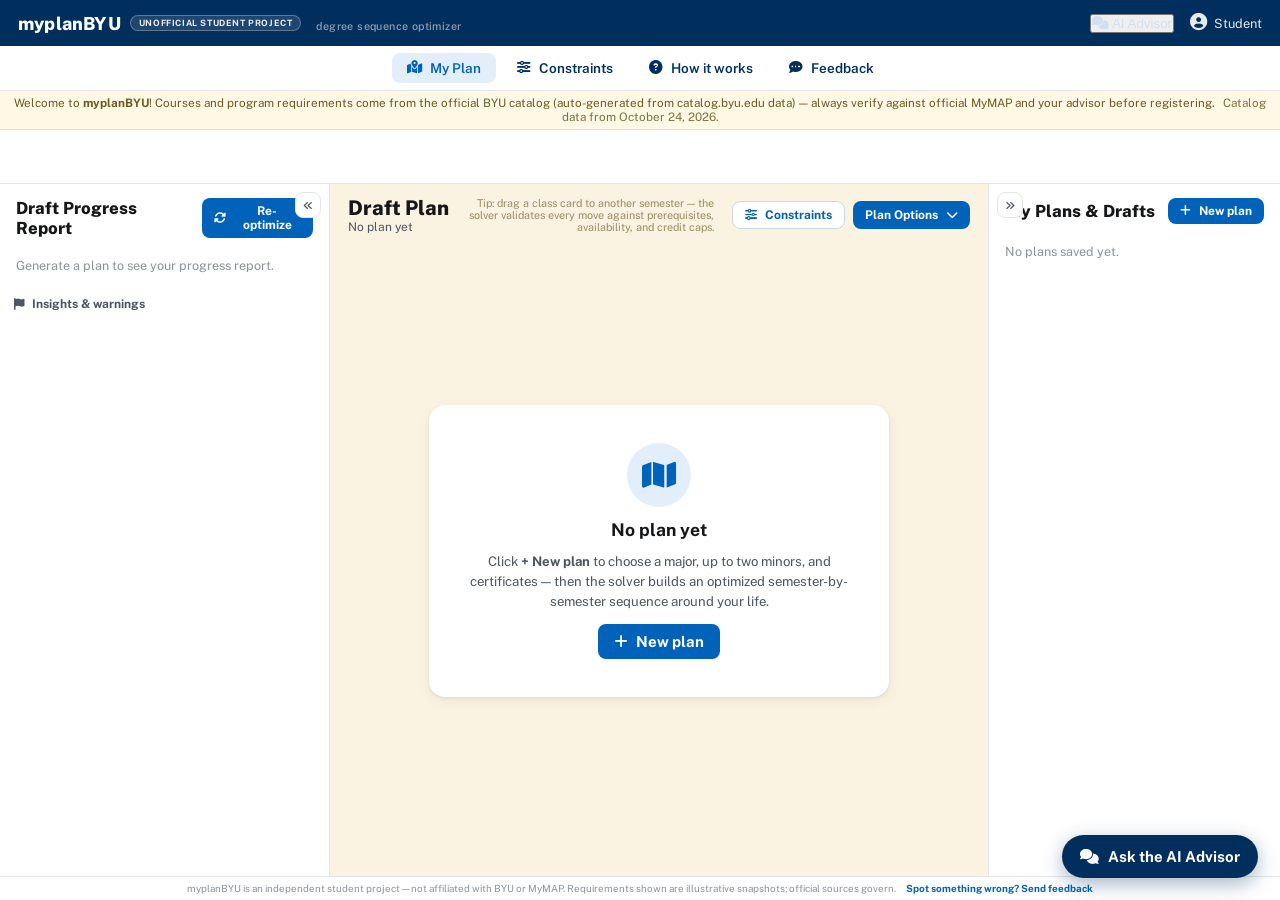
==== commit 77bf5955: "sync site from working tree (2026-10-24 20:47)" ====
--- a/index.html
+++ b/index.html
@@ -314,12 +314,12 @@
     if (location.hostname && !/^(localhost|127\.0\.0\.1|\[::1\])$/.test(location.hostname))
       window.MYPLAN_ADVISOR_API = "https://advisor.jordanheaton.com/api";
   </script>
-  <script src="js/catalog_data.js?v=38e59cfa"></script>
-  <script src="js/timeline_data.js?v=83d25a55"></script>
-  <script src="js/schedule_data.js?v=450c8002"></script>
-  <script src="js/data.js?v=948b48c0"></script>
-  <script src="js/solver.js?v=b56e96c3"></script>
-  <script src="js/app.js?v=f1e99c40"></script>
+  <script src="js/catalog_data.js?v=ac910f5e"></script>
+  <script src="js/timeline_data.js?v=e1db8458"></script>
+  <script src="js/schedule_data.js?v=d988cdf4"></script>
+  <script src="js/data.js?v=e30b8193"></script>
+  <script src="js/solver.js?v=7d3f9d55"></script>
+  <script src="js/app.js?v=95883dd5"></script>
   <script src="js/chat.js?v=c465409b"></script>
   <script src="js/mobile.js?v=75ffb900"></script>
   <script>document.getElementById("topbarChatBtn").addEventListener("click", () => Chat.toggle(true));</script>
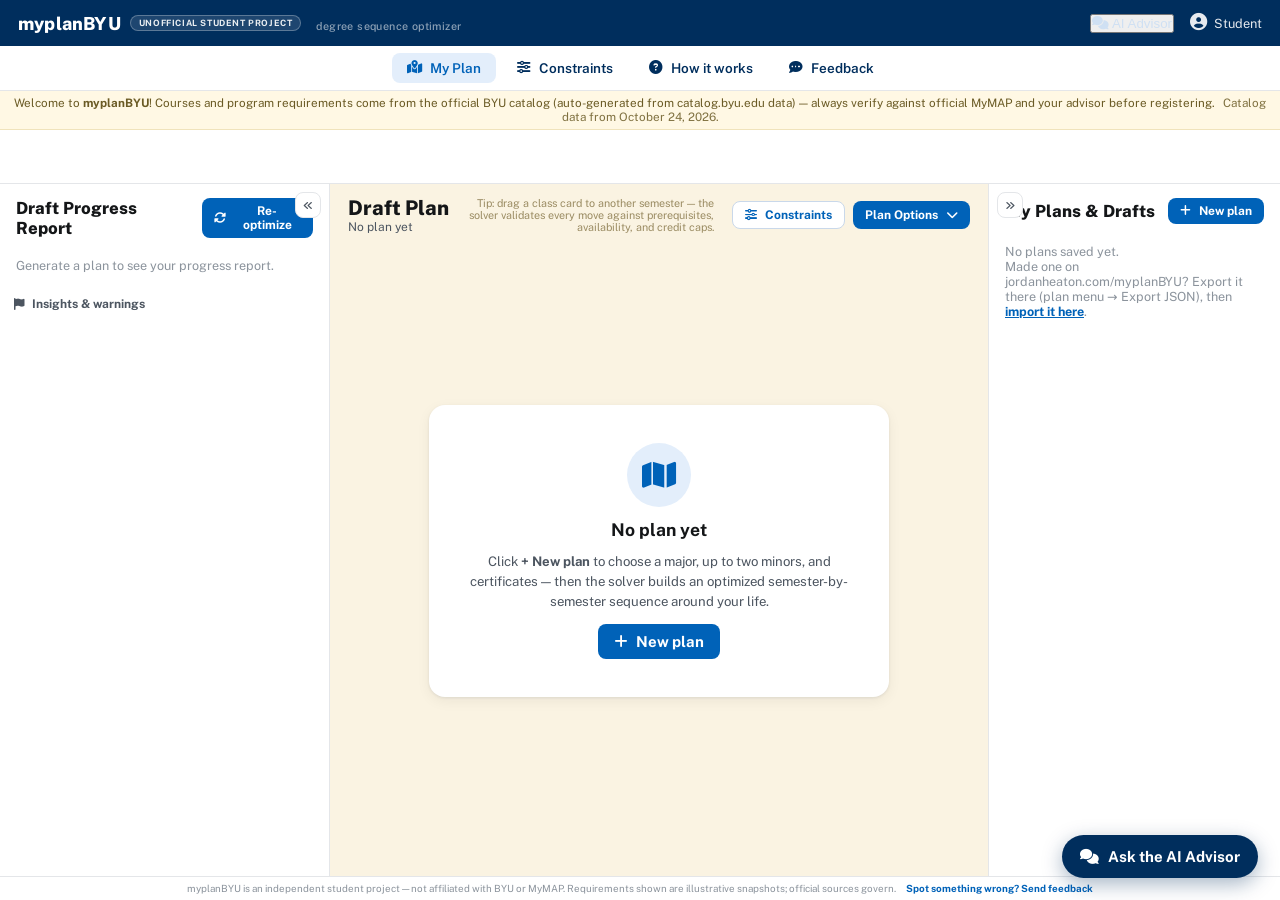
==== commit 4863bb8f: "Import a plan from JSON (for testers moving from the old site) Plans live in localStorage, which bel" ====
--- a/index.html
+++ b/index.html
@@ -20,7 +20,7 @@
   <link rel="preconnect" href="https://fonts.gstatic.com" crossorigin />
   <link href="https://fonts.googleapis.com/css2?family=Public+Sans:wght@400;500;600;700;800&display=swap" rel="stylesheet" />
   <link rel="stylesheet" href="https://cdnjs.cloudflare.com/ajax/libs/font-awesome/6.4.0/css/all.min.css" />
-  <link rel="stylesheet" href="css/styles.css?v=def662f1" />
+  <link rel="stylesheet" href="css/styles.css" />
 </head>
 <body>
 
@@ -111,6 +111,7 @@
       <div class="panel-head">
         <h2>My Plans &amp; Drafts</h2>
         <button class="btn primary sm" id="newPlanBtn"><i class="fas fa-plus"></i> New plan</button>
+        <input type="file" id="importPlanFile" accept=".json,application/json" hidden>
       </div>
       <div class="panel-scroll" id="plansList"></div>
     </aside>
@@ -314,14 +315,14 @@
     if (location.hostname && !/^(localhost|127\.0\.0\.1|\[::1\])$/.test(location.hostname))
       window.MYPLAN_ADVISOR_API = "https://advisor.jordanheaton.com/api";
   </script>
-  <script src="js/catalog_data.js?v=ac910f5e"></script>
-  <script src="js/timeline_data.js?v=e1db8458"></script>
-  <script src="js/schedule_data.js?v=d988cdf4"></script>
-  <script src="js/data.js?v=e30b8193"></script>
-  <script src="js/solver.js?v=7d3f9d55"></script>
-  <script src="js/app.js?v=95883dd5"></script>
-  <script src="js/chat.js?v=c465409b"></script>
-  <script src="js/mobile.js?v=75ffb900"></script>
+  <script src="js/catalog_data.js"></script>
+  <script src="js/timeline_data.js"></script>
+  <script src="js/schedule_data.js"></script>
+  <script src="js/data.js"></script>
+  <script src="js/solver.js"></script>
+  <script src="js/app.js"></script>
+  <script src="js/chat.js"></script>
+  <script src="js/mobile.js"></script>
   <script>document.getElementById("topbarChatBtn").addEventListener("click", () => Chat.toggle(true));</script>
 </body>
 </html>
--- a/css/styles.css
+++ b/css/styles.css
@@ -110,6 +110,8 @@
   padding: 14px 16px 10px; flex: 0 0 auto;
 }
 .panel-head h2 { font-size: 1.12rem; font-weight: 800; color: var(--ink); }
+.link-btn { background: none; border: none; padding: 0; font: inherit; font-weight: 700; color: var(--royal); cursor: pointer; text-decoration: underline; }
+.plans-import { display: block; margin: 10px auto 0; font-size: .8rem; font-weight: 600; }
 .panel-scroll { overflow-y: auto; padding: 0 14px 20px; flex: 1 1 auto; }
 
 /* ------------------------------ buttons ------------------------------- */
